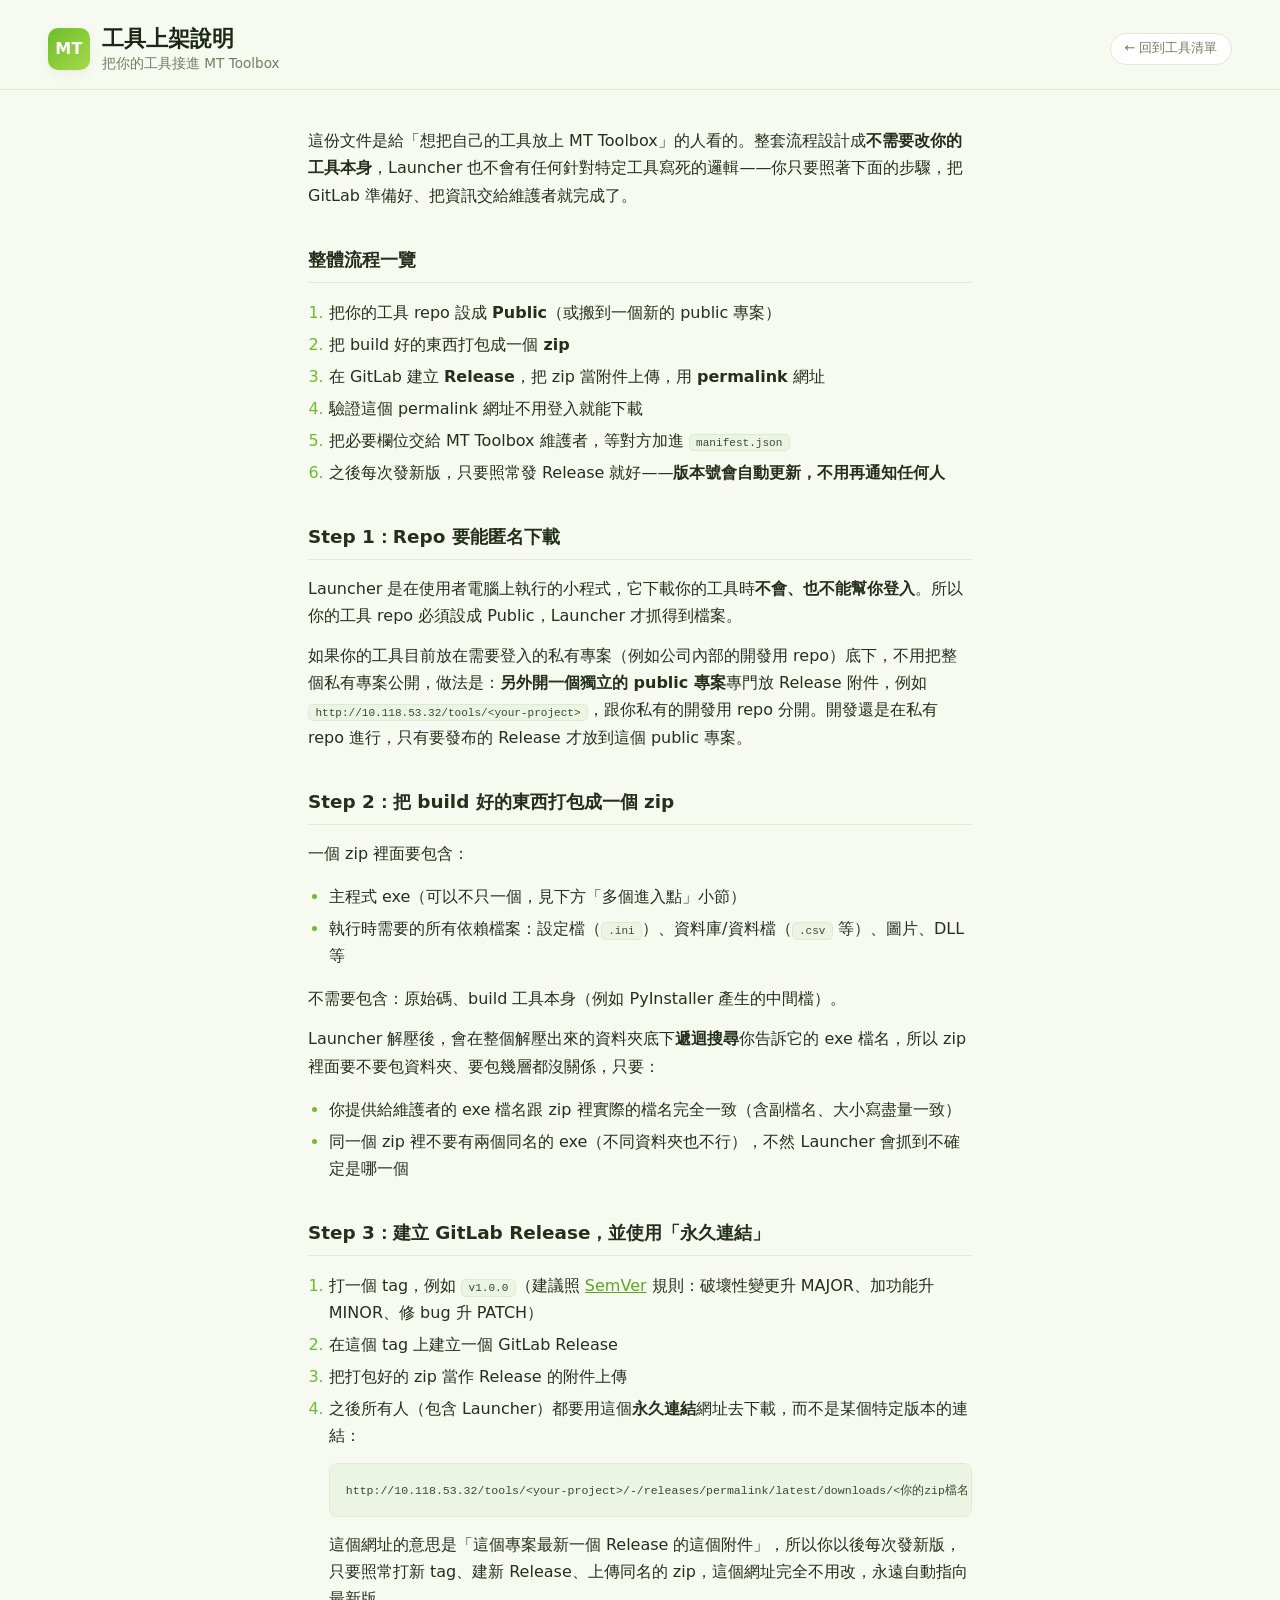
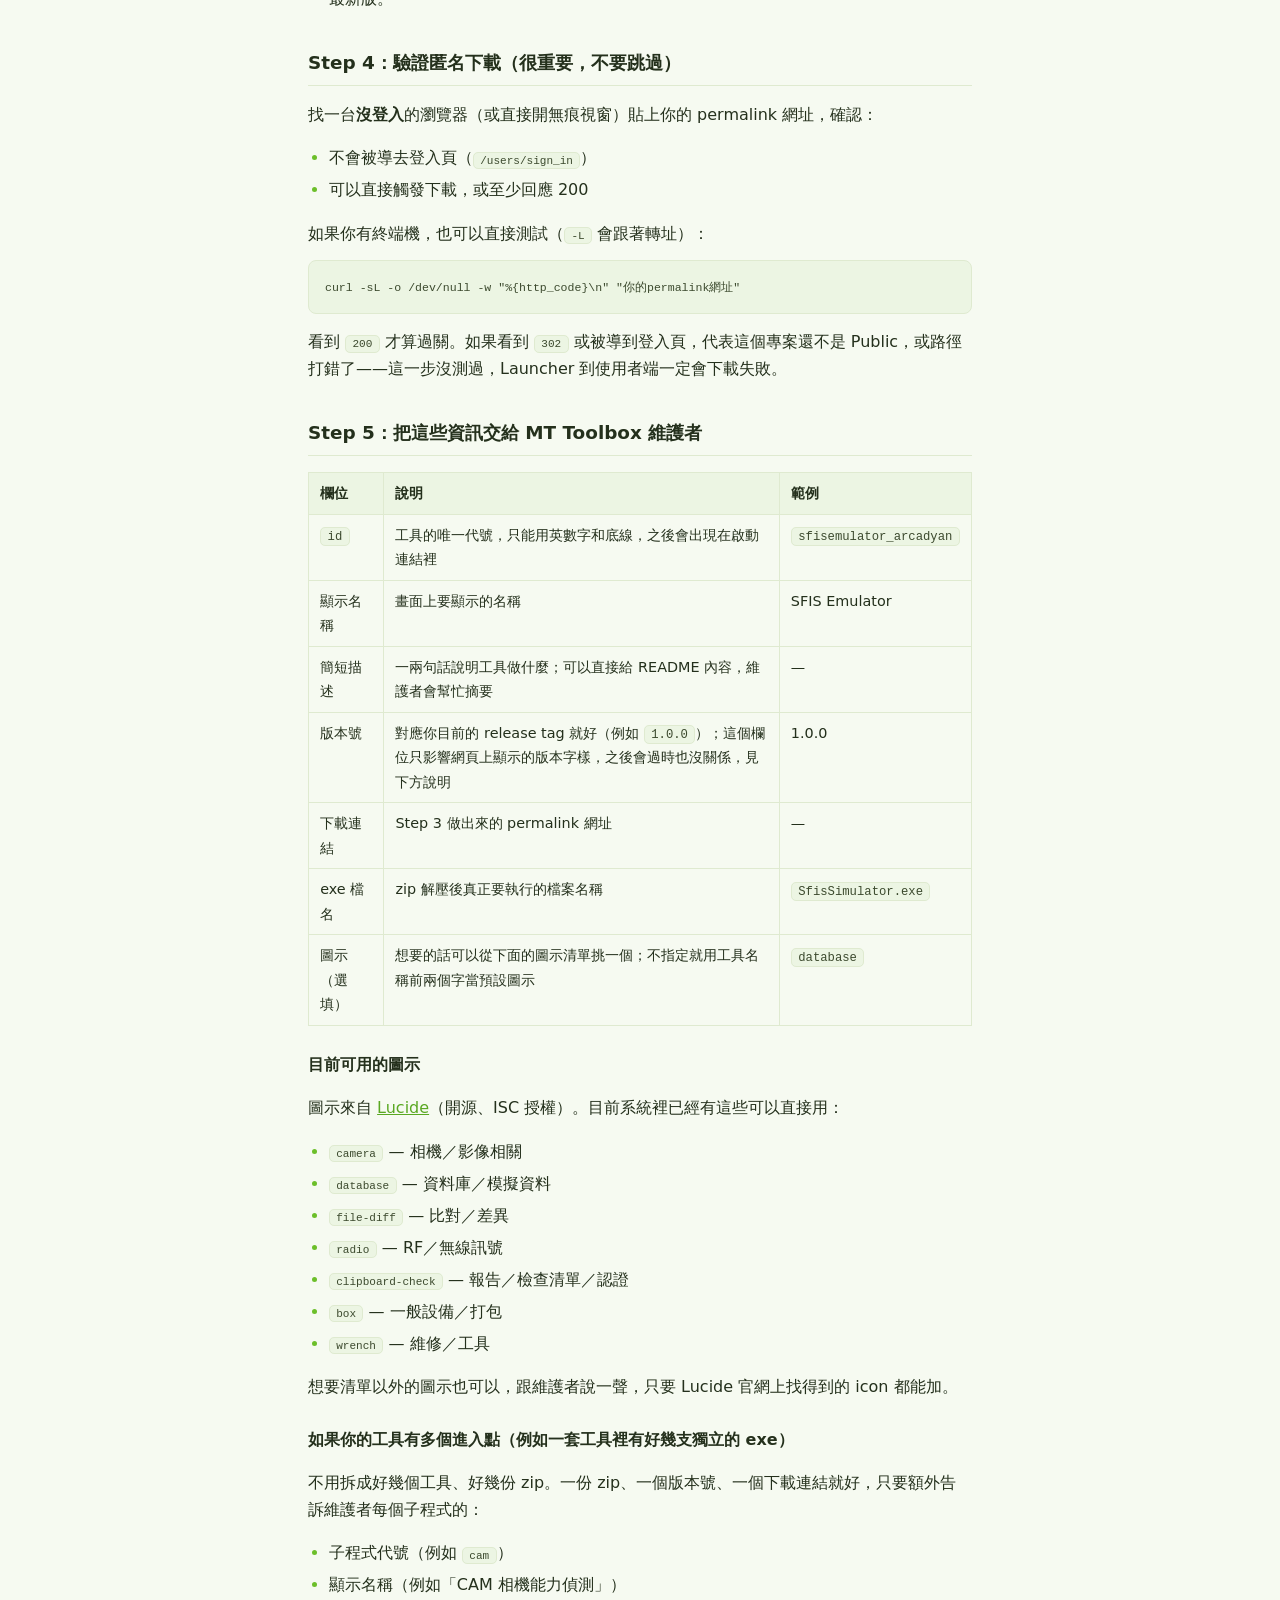
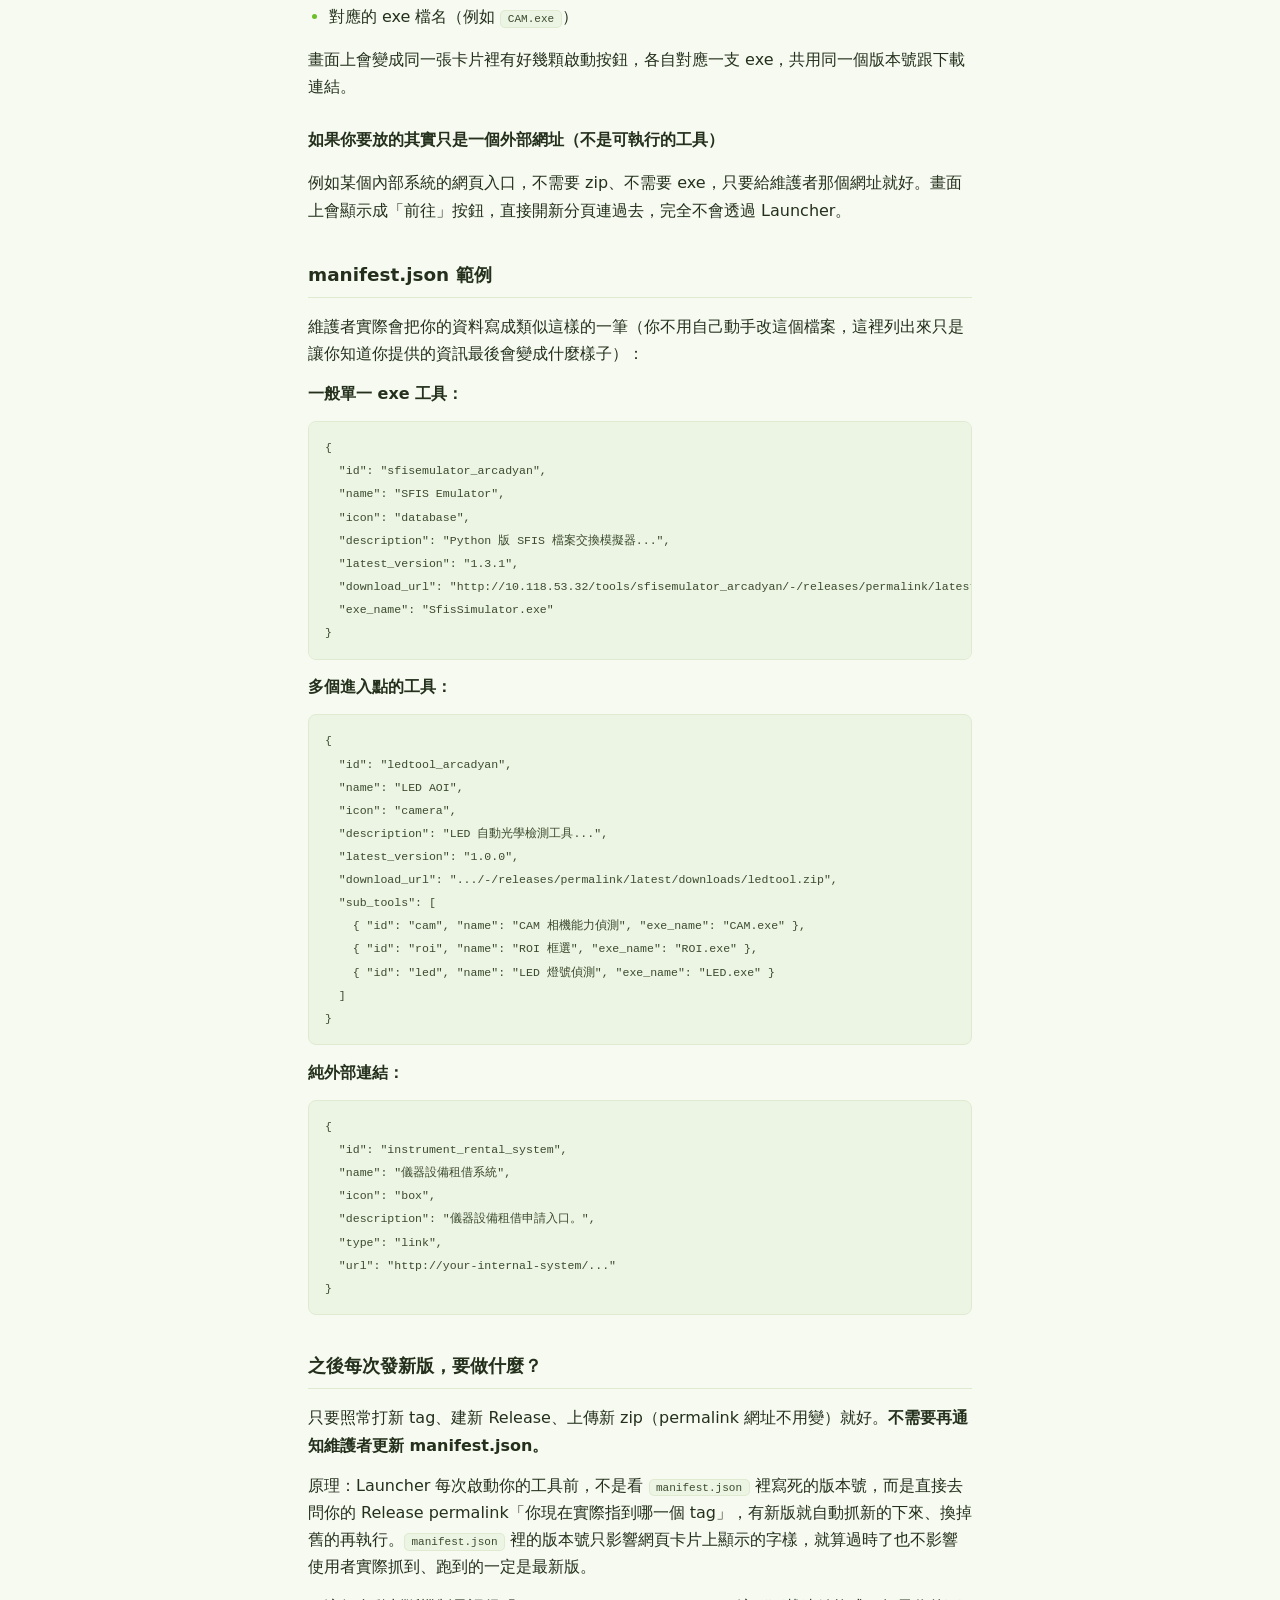
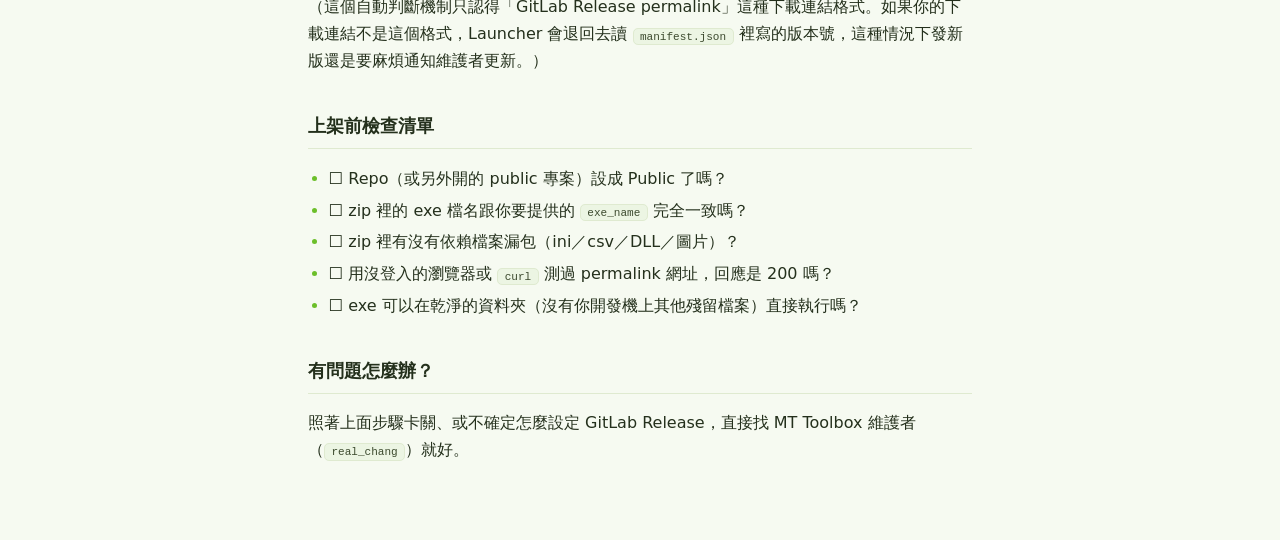
==== onboarding.html @ 81c1b8bf "Windowless Launcher, longer feedback timeout, onboarding page - Launcher rebuilt as --windowed (no m" ====
<!doctype html>
<html lang="zh-Hant">
<head>
<meta charset="utf-8">
<meta name="viewport" content="width=device-width, initial-scale=1">
<title>工具上架說明 — MT Toolbox</title>
<link rel="stylesheet" href="assets/style.css">
</head>
<body>
<div class="bg-glow"></div>

<header class="topbar">
  <div class="brand">
    <span class="brand-mark">MT</span>
    <div>
      <h1>工具上架說明</h1>
      <p class="subtitle">把你的工具接進 MT Toolbox</p>
    </div>
  </div>
  <div class="topbar-right">
    <a class="setup-reopen-link" href="index.html">← 回到工具清單</a>
  </div>
</header>

<main class="prose">

<p>這份文件是給「想把自己的工具放上 MT Toolbox」的人看的。整套流程設計成<strong>不需要改你的工具本身</strong>，Launcher 也不會有任何針對特定工具寫死的邏輯——你只要照著下面的步驟，把 GitLab 準備好、把資訊交給維護者就完成了。</p>

<h2>整體流程一覽</h2>
<ol>
  <li>把你的工具 repo 設成 <strong>Public</strong>（或搬到一個新的 public 專案）</li>
  <li>把 build 好的東西打包成一個 <strong>zip</strong></li>
  <li>在 GitLab 建立 <strong>Release</strong>，把 zip 當附件上傳，用 <strong>permalink</strong> 網址</li>
  <li>驗證這個 permalink 網址不用登入就能下載</li>
  <li>把必要欄位交給 MT Toolbox 維護者，等對方加進 <code>manifest.json</code></li>
  <li>之後每次發新版，只要照常發 Release 就好——<strong>版本號會自動更新，不用再通知任何人</strong></li>
</ol>

<h2>Step 1：Repo 要能匿名下載</h2>
<p>
Launcher 是在使用者電腦上執行的小程式，它下載你的工具時<strong>不會、也不能幫你登入</strong>。所以你的工具 repo 必須設成 Public，Launcher 才抓得到檔案。
</p>
<p>
如果你的工具目前放在需要登入的私有專案（例如公司內部的開發用 repo）底下，不用把整個私有專案公開，做法是：<strong>另外開一個獨立的 public 專案</strong>專門放 Release 附件，例如 <code>http://10.118.53.32/tools/&lt;your-project&gt;</code>，跟你私有的開發用 repo 分開。開發還是在私有 repo 進行，只有要發布的 Release 才放到這個 public 專案。
</p>

<h2>Step 2：把 build 好的東西打包成一個 zip</h2>
<p>一個 zip 裡面要包含：</p>
<ul>
  <li>主程式 exe（可以不只一個，見下方「多個進入點」小節）</li>
  <li>執行時需要的所有依賴檔案：設定檔（<code>.ini</code>）、資料庫/資料檔（<code>.csv</code> 等）、圖片、DLL 等</li>
</ul>
<p>不需要包含：原始碼、build 工具本身（例如 PyInstaller 產生的中間檔）。</p>
<p>
Launcher 解壓後，會在整個解壓出來的資料夾底下<strong>遞迴搜尋</strong>你告訴它的 exe 檔名，所以 zip 裡面要不要包資料夾、要包幾層都沒關係，只要：
</p>
<ul>
  <li>你提供給維護者的 exe 檔名跟 zip 裡實際的檔名完全一致（含副檔名、大小寫盡量一致）</li>
  <li>同一個 zip 裡不要有兩個同名的 exe（不同資料夾也不行），不然 Launcher 會抓到不確定是哪一個</li>
</ul>

<h2>Step 3：建立 GitLab Release，並使用「永久連結」</h2>
<ol>
  <li>打一個 tag，例如 <code>v1.0.0</code>（建議照 <a href="https://semver.org/lang/zh-TW/" target="_blank" rel="noopener">SemVer</a> 規則：破壞性變更升 MAJOR、加功能升 MINOR、修 bug 升 PATCH）</li>
  <li>在這個 tag 上建立一個 GitLab Release</li>
  <li>把打包好的 zip 當作 Release 的附件上傳</li>
  <li>
    之後所有人（包含 Launcher）都要用這個<strong>永久連結</strong>網址去下載，而不是某個特定版本的連結：
    <pre><code>http://10.118.53.32/tools/&lt;your-project&gt;/-/releases/permalink/latest/downloads/&lt;你的zip檔名.zip&gt;</code></pre>
    這個網址的意思是「這個專案最新一個 Release 的這個附件」，所以你以後每次發新版，只要照常打新 tag、建新 Release、上傳同名的 zip，這個網址完全不用改，永遠自動指向最新版。
  </li>
</ol>

<h2>Step 4：驗證匿名下載（很重要，不要跳過）</h2>
<p>
找一台<strong>沒登入</strong>的瀏覽器（或直接開無痕視窗）貼上你的 permalink 網址，確認：
</p>
<ul>
  <li>不會被導去登入頁（<code>/users/sign_in</code>）</li>
  <li>可以直接觸發下載，或至少回應 200</li>
</ul>
<p>如果你有終端機，也可以直接測試（<code>-L</code> 會跟著轉址）：</p>
<pre><code>curl -sL -o /dev/null -w "%{http_code}\n" "你的permalink網址"</code></pre>
<p>看到 <code>200</code> 才算過關。如果看到 <code>302</code> 或被導到登入頁，代表這個專案還不是 Public，或路徑打錯了——這一步沒測過，Launcher 到使用者端一定會下載失敗。</p>

<h2>Step 5：把這些資訊交給 MT Toolbox 維護者</h2>
<table>
<thead><tr><th>欄位</th><th>說明</th><th>範例</th></tr></thead>
<tbody>
<tr><td><code>id</code></td><td>工具的唯一代號，只能用英數字和底線，之後會出現在啟動連結裡</td><td><code>sfisemulator_arcadyan</code></td></tr>
<tr><td>顯示名稱</td><td>畫面上要顯示的名稱</td><td>SFIS Emulator</td></tr>
<tr><td>簡短描述</td><td>一兩句話說明工具做什麼；可以直接給 README 內容，維護者會幫忙摘要</td><td>—</td></tr>
<tr><td>版本號</td><td>對應你目前的 release tag 就好（例如 <code>1.0.0</code>）；這個欄位只影響網頁上顯示的版本字樣，之後會過時也沒關係，見下方說明</td><td>1.0.0</td></tr>
<tr><td>下載連結</td><td>Step 3 做出來的 permalink 網址</td><td>—</td></tr>
<tr><td>exe 檔名</td><td>zip 解壓後真正要執行的檔案名稱</td><td><code>SfisSimulator.exe</code></td></tr>
<tr><td>圖示（選填）</td><td>想要的話可以從下面的圖示清單挑一個；不指定就用工具名稱前兩個字當預設圖示</td><td><code>database</code></td></tr>
</tbody>
</table>

<h3>目前可用的圖示</h3>
<p>圖示來自 <a href="https://lucide.dev" target="_blank" rel="noopener">Lucide</a>（開源、ISC 授權）。目前系統裡已經有這些可以直接用：</p>
<ul>
  <li><code>camera</code> — 相機／影像相關</li>
  <li><code>database</code> — 資料庫／模擬資料</li>
  <li><code>file-diff</code> — 比對／差異</li>
  <li><code>radio</code> — RF／無線訊號</li>
  <li><code>clipboard-check</code> — 報告／檢查清單／認證</li>
  <li><code>box</code> — 一般設備／打包</li>
  <li><code>wrench</code> — 維修／工具</li>
</ul>
<p>想要清單以外的圖示也可以，跟維護者說一聲，只要 Lucide 官網上找得到的 icon 都能加。</p>

<h3>如果你的工具有多個進入點（例如一套工具裡有好幾支獨立的 exe）</h3>
<p>不用拆成好幾個工具、好幾份 zip。一份 zip、一個版本號、一個下載連結就好，只要額外告訴維護者每個子程式的：</p>
<ul>
  <li>子程式代號（例如 <code>cam</code>）</li>
  <li>顯示名稱（例如「CAM 相機能力偵測」）</li>
  <li>對應的 exe 檔名（例如 <code>CAM.exe</code>）</li>
</ul>
<p>畫面上會變成同一張卡片裡有好幾顆啟動按鈕，各自對應一支 exe，共用同一個版本號跟下載連結。</p>

<h3>如果你要放的其實只是一個外部網址（不是可執行的工具）</h3>
<p>例如某個內部系統的網頁入口，不需要 zip、不需要 exe，只要給維護者那個網址就好。畫面上會顯示成「前往」按鈕，直接開新分頁連過去，完全不會透過 Launcher。</p>

<h2>manifest.json 範例</h2>
<p>維護者實際會把你的資料寫成類似這樣的一筆（你不用自己動手改這個檔案，這裡列出來只是讓你知道你提供的資訊最後會變成什麼樣子）：</p>

<p><strong>一般單一 exe 工具：</strong></p>
<pre><code>{
  "id": "sfisemulator_arcadyan",
  "name": "SFIS Emulator",
  "icon": "database",
  "description": "Python 版 SFIS 檔案交換模擬器...",
  "latest_version": "1.3.1",
  "download_url": "http://10.118.53.32/tools/sfisemulator_arcadyan/-/releases/permalink/latest/downloads/sfisemulator_arcadyan.zip",
  "exe_name": "SfisSimulator.exe"
}</code></pre>

<p><strong>多個進入點的工具：</strong></p>
<pre><code>{
  "id": "ledtool_arcadyan",
  "name": "LED AOI",
  "icon": "camera",
  "description": "LED 自動光學檢測工具...",
  "latest_version": "1.0.0",
  "download_url": ".../-/releases/permalink/latest/downloads/ledtool.zip",
  "sub_tools": [
    { "id": "cam", "name": "CAM 相機能力偵測", "exe_name": "CAM.exe" },
    { "id": "roi", "name": "ROI 框選", "exe_name": "ROI.exe" },
    { "id": "led", "name": "LED 燈號偵測", "exe_name": "LED.exe" }
  ]
}</code></pre>

<p><strong>純外部連結：</strong></p>
<pre><code>{
  "id": "instrument_rental_system",
  "name": "儀器設備租借系統",
  "icon": "box",
  "description": "儀器設備租借申請入口。",
  "type": "link",
  "url": "http://your-internal-system/..."
}</code></pre>

<h2>之後每次發新版，要做什麼？</h2>
<p>
只要照常打新 tag、建新 Release、上傳新 zip（permalink 網址不用變）就好。<strong>不需要再通知維護者更新 manifest.json。</strong>
</p>
<p>
原理：Launcher 每次啟動你的工具前，不是看 <code>manifest.json</code> 裡寫死的版本號，而是直接去問你的 Release permalink「你現在實際指到哪一個 tag」，有新版就自動抓新的下來、換掉舊的再執行。<code>manifest.json</code> 裡的版本號只影響網頁卡片上顯示的字樣，就算過時了也不影響使用者實際抓到、跑到的一定是最新版。
</p>
<p class="setup-note">
（這個自動判斷機制只認得「GitLab Release permalink」這種下載連結格式。如果你的下載連結不是這個格式，Launcher 會退回去讀 <code>manifest.json</code> 裡寫的版本號，這種情況下發新版還是要麻煩通知維護者更新。）
</p>

<h2>上架前檢查清單</h2>
<ul>
  <li>☐ Repo（或另外開的 public 專案）設成 Public 了嗎？</li>
  <li>☐ zip 裡的 exe 檔名跟你要提供的 <code>exe_name</code> 完全一致嗎？</li>
  <li>☐ zip 裡有沒有依賴檔案漏包（ini／csv／DLL／圖片）？</li>
  <li>☐ 用沒登入的瀏覽器或 <code>curl</code> 測過 permalink 網址，回應是 200 嗎？</li>
  <li>☐ exe 可以在乾淨的資料夾（沒有你開發機上其他殘留檔案）直接執行嗎？</li>
</ul>

<h2>有問題怎麼辦？</h2>
<p>照著上面步驟卡關、或不確定怎麼設定 GitLab Release，直接找 MT Toolbox 維護者（<code>real_chang</code>）就好。</p>

</main>

</body>
</html>
---- assets/style.css ----
:root {
  --bg: #f6faf1;
  --bg-alt: #ecf5e3;
  --card: #ffffff;
  --card-hover: #fbfff6;
  --border: #dfead0;
  --fg: #24301c;
  --muted: #6f7f60;
  --accent: #6cbf2a;
  --accent-hover: #5aa822;
  --accent-soft: rgba(108, 191, 42, 0.14);
  --shadow: 0 1px 2px rgba(36, 48, 28, 0.04), 0 4px 14px rgba(36, 48, 28, 0.05);
}

* { box-sizing: border-box; }

html, body {
  margin: 0;
  min-height: 100%;
  background: var(--bg);
  color: var(--fg);
  font-family: system-ui, -apple-system, "Segoe UI", "PingFang TC", "Microsoft JhengHei", sans-serif;
}

.bg-glow {
  position: fixed;
  inset: 0;
  z-index: -1;
  background:
    radial-gradient(650px circle at 12% -10%, rgba(108, 191, 42, 0.12), transparent 60%),
    radial-gradient(500px circle at 92% 5%, rgba(255, 205, 90, 0.10), transparent 60%);
}

.topbar {
  display: flex;
  flex-wrap: wrap;
  align-items: center;
  justify-content: space-between;
  gap: 1rem;
  padding: 1.5rem clamp(1rem, 4vw, 3rem) 1rem;
  border-bottom: 1px solid var(--border);
}

.brand {
  display: flex;
  align-items: center;
  gap: 0.75rem;
}

.brand-mark {
  display: grid;
  place-items: center;
  width: 42px;
  height: 42px;
  border-radius: 10px;
  background: linear-gradient(135deg, var(--accent), #a7d94a);
  color: white;
  font-weight: 700;
  letter-spacing: 0.02em;
  flex-shrink: 0;
  box-shadow: var(--shadow);
}

.brand h1 {
  margin: 0;
  font-size: 1.35rem;
  color: #1c2716;
}

.subtitle {
  margin: 0.15rem 0 0;
  color: var(--muted);
  font-size: 0.85rem;
}

.topbar-right {
  display: flex;
  align-items: center;
  gap: 0.9rem;
}

.setup-reopen-link {
  border: 1px solid var(--border);
  background: var(--card);
  color: var(--muted);
  padding: 0.4rem 0.85rem;
  border-radius: 999px;
  font-size: 0.8rem;
  text-decoration: none;
  cursor: pointer;
  transition: color 0.15s, border-color 0.15s;
}

.setup-reopen-link:hover {
  color: var(--accent-hover);
  border-color: var(--accent);
}

.signature {
  display: flex;
  align-items: center;
  gap: 0.6rem;
  opacity: 0.9;
}

.mascot {
  height: 64px;
  width: auto;
  display: block;
}

.signature-tag {
  font-size: 1rem;
  font-weight: 600;
  color: var(--muted);
  white-space: nowrap;
}

main {
  max-width: 1100px;
  margin: 0 auto;
  padding: 1.5rem clamp(1rem, 4vw, 3rem) 4rem;
}

main.prose {
  max-width: 760px;
  line-height: 1.7;
}

.prose h2 {
  margin-top: 2.2rem;
  padding-bottom: 0.4rem;
  border-bottom: 1px solid var(--border);
  font-size: 1.15rem;
}

.prose h3 {
  margin-top: 1.6rem;
  font-size: 1rem;
}

.prose ul, .prose ol {
  padding-left: 1.3rem;
}

.prose li { margin: 0.3rem 0; }
.prose li::marker { color: var(--accent); }

.prose p { margin: 0.8rem 0; }

.prose pre {
  background: var(--bg-alt);
  border: 1px solid var(--border);
  border-radius: 8px;
  padding: 0.9rem 1rem;
  overflow-x: auto;
  font-size: 0.85rem;
}

.prose pre code {
  background: none;
  border: none;
  padding: 0;
}

.prose table {
  width: 100%;
  border-collapse: collapse;
  margin: 1rem 0;
  font-size: 0.9rem;
}

.prose th, .prose td {
  border: 1px solid var(--border);
  padding: 0.5rem 0.7rem;
  text-align: left;
  vertical-align: top;
}

.prose th {
  background: var(--bg-alt);
}

.prose a {
  color: var(--accent-hover);
}

.setup-card {
  background: var(--card);
  border: 1px solid var(--border);
  border-radius: 12px;
  margin-bottom: 2rem;
  overflow: hidden;
  box-shadow: var(--shadow);
}

.setup-card summary {
  list-style: none;
  cursor: pointer;
  padding: 1rem 1.25rem;
  display: flex;
  align-items: center;
  gap: 0.6rem;
  font-weight: 600;
  user-select: none;
}

.setup-card summary::-webkit-details-marker { display: none; }

.setup-icon {
  display: grid;
  place-items: center;
  width: 26px;
  height: 26px;
  border-radius: 7px;
  background: var(--accent-soft);
  color: var(--accent-hover);
  font-size: 0.9rem;
}

.chevron {
  margin-left: auto;
  color: var(--muted);
  transition: transform 0.15s;
  font-size: 1.1rem;
}

.setup-card[open] .chevron { transform: rotate(90deg); }

.setup-body {
  padding: 0 1.25rem 1.25rem 3.3rem;
  color: var(--muted);
  font-size: 0.9rem;
}

.setup-steps {
  margin: 0 0 0.75rem;
  padding-left: 1.1rem;
  line-height: 1.7;
}

.setup-steps li::marker { color: var(--accent); }

.setup-download {
  color: var(--accent-hover);
  font-weight: 600;
  text-decoration: none;
}

.setup-download:hover { text-decoration: underline; }

.setup-note { margin: 0 0 0.9rem; }

.dismiss-setup-btn {
  border: 1px solid var(--border);
  background: var(--bg-alt);
  color: var(--fg);
  padding: 0.45rem 0.9rem;
  border-radius: 8px;
  font-size: 0.82rem;
  font-weight: 600;
  cursor: pointer;
  transition: background 0.15s, border-color 0.15s;
}

.dismiss-setup-btn:hover {
  background: var(--accent-soft);
  border-color: var(--accent);
  color: var(--accent-hover);
}

kbd {
  background: var(--bg-alt);
  border: 1px solid var(--border);
  border-bottom-width: 2px;
  border-radius: 4px;
  padding: 0.05rem 0.4rem;
  font-size: 0.85em;
}

code {
  background: var(--bg-alt);
  border: 1px solid var(--border);
  padding: 0.1rem 0.4rem;
  border-radius: 5px;
  font-size: 0.85em;
  color: #3c4a2e;
}

.grid {
  display: grid;
  grid-template-columns: repeat(auto-fill, minmax(260px, 1fr));
  gap: 1rem;
}

.card {
  background: var(--card);
  border: 1px solid var(--border);
  border-radius: 12px;
  overflow: hidden;
  display: flex;
  flex-direction: column;
  box-shadow: var(--shadow);
  transition: transform 0.15s, border-color 0.15s, box-shadow 0.15s;
}

.card:hover {
  border-color: #c7dcae;
  transform: translateY(-2px);
  box-shadow: 0 6px 20px rgba(36, 48, 28, 0.09);
}

.card-art {
  height: 84px;
  display: grid;
  place-items: center;
  background: linear-gradient(135deg, rgba(108, 191, 42, 0.16), rgba(255, 205, 90, 0.14));
  color: var(--accent-hover);
}

.card-art span {
  font-size: 1.4rem;
  font-weight: 700;
  letter-spacing: 0.05em;
}

.card-body {
  padding: 1rem 1.1rem 1.1rem;
  display: flex;
  flex-direction: column;
  gap: 0.5rem;
  flex: 1;
}

.card-top {
  display: flex;
  align-items: flex-start;
  justify-content: space-between;
  gap: 0.5rem;
}

.card-title {
  margin: 0;
  font-size: 1.02rem;
}

.card-desc {
  margin: 0;
  color: var(--muted);
  font-size: 0.85rem;
  line-height: 1.5;
  flex: 1;
}

.card-footer {
  display: flex;
  flex-wrap: wrap;
  align-items: center;
  justify-content: space-between;
  gap: 0.5rem;
  margin-top: 0.4rem;
}

.version-tag {
  color: var(--muted);
  font-size: 0.78rem;
  font-variant-numeric: tabular-nums;
}

.launch-btn {
  display: inline-flex;
  align-items: center;
  gap: 0.35rem;
  background: var(--accent);
  color: white;
  text-decoration: none;
  font-size: 0.85rem;
  font-weight: 600;
  padding: 0.45rem 0.9rem;
  border-radius: 8px;
  transition: background 0.15s;
  border: none;
  cursor: pointer;
}

.launch-btn:hover { background: var(--accent-hover); }

.launch-btn.is-disabled {
  background: var(--bg-alt);
  color: var(--muted);
  cursor: default;
  pointer-events: none;
}

.launch-btn.is-loading {
  background: var(--accent-hover);
  pointer-events: none;
  cursor: default;
  animation: launch-pulse 1.1s ease-in-out infinite;
}

@keyframes launch-pulse {
  0%, 100% { opacity: 1; }
  50% { opacity: 0.6; }
}

.sub-tool-buttons {
  display: flex;
  flex-wrap: wrap;
  justify-content: flex-end;
  gap: 0.4rem;
  width: 100%;
}

.sub-tool-buttons .launch-btn {
  font-size: 0.78rem;
  padding: 0.35rem 0.65rem;
}

.coming-soon-tag {
  font-size: 0.7rem;
  font-weight: 600;
  color: var(--muted);
  background: var(--bg-alt);
  border: 1px solid var(--border);
  padding: 0.2rem 0.55rem;
  border-radius: 999px;
}

.card.is-coming-soon {
  opacity: 0.75;
}

.card.is-coming-soon:hover {
  transform: none;
  box-shadow: var(--shadow);
}

.empty-state {
  color: var(--muted);
  text-align: center;
  padding: 3rem 1rem;
}
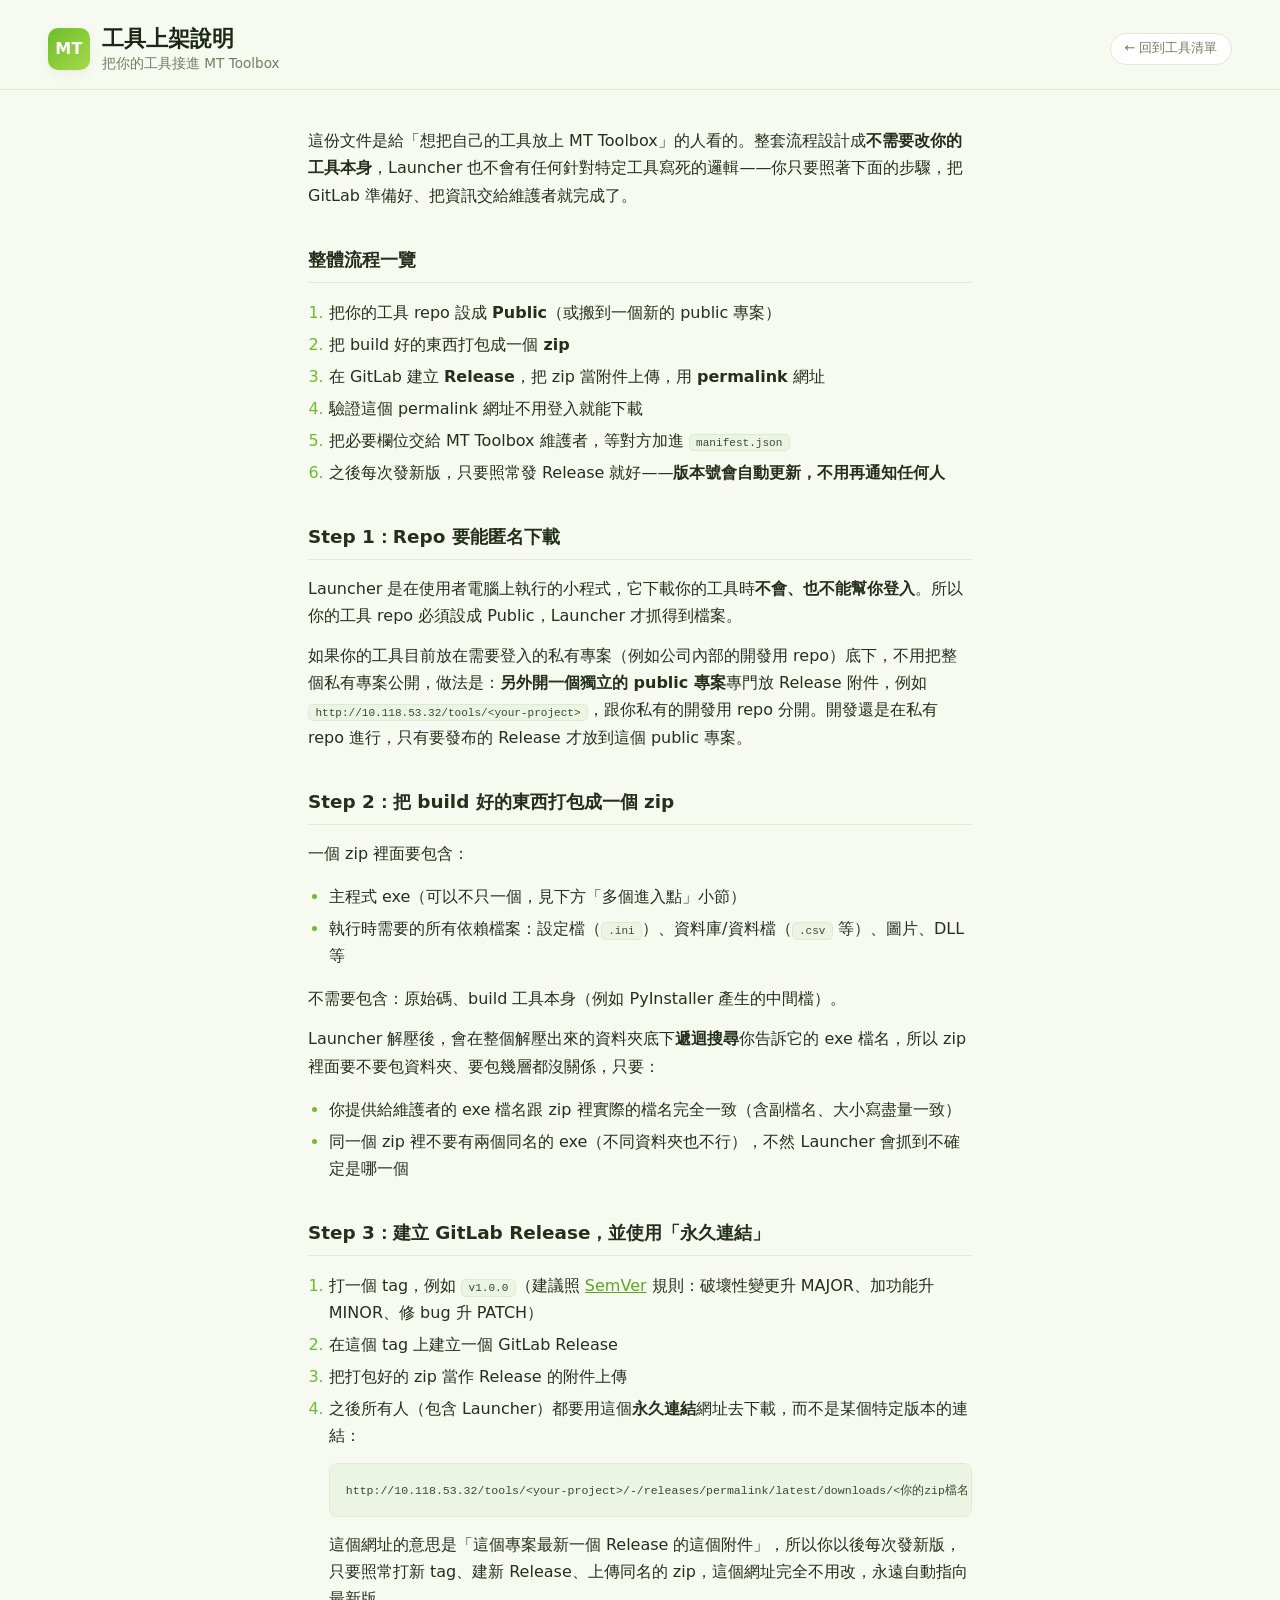
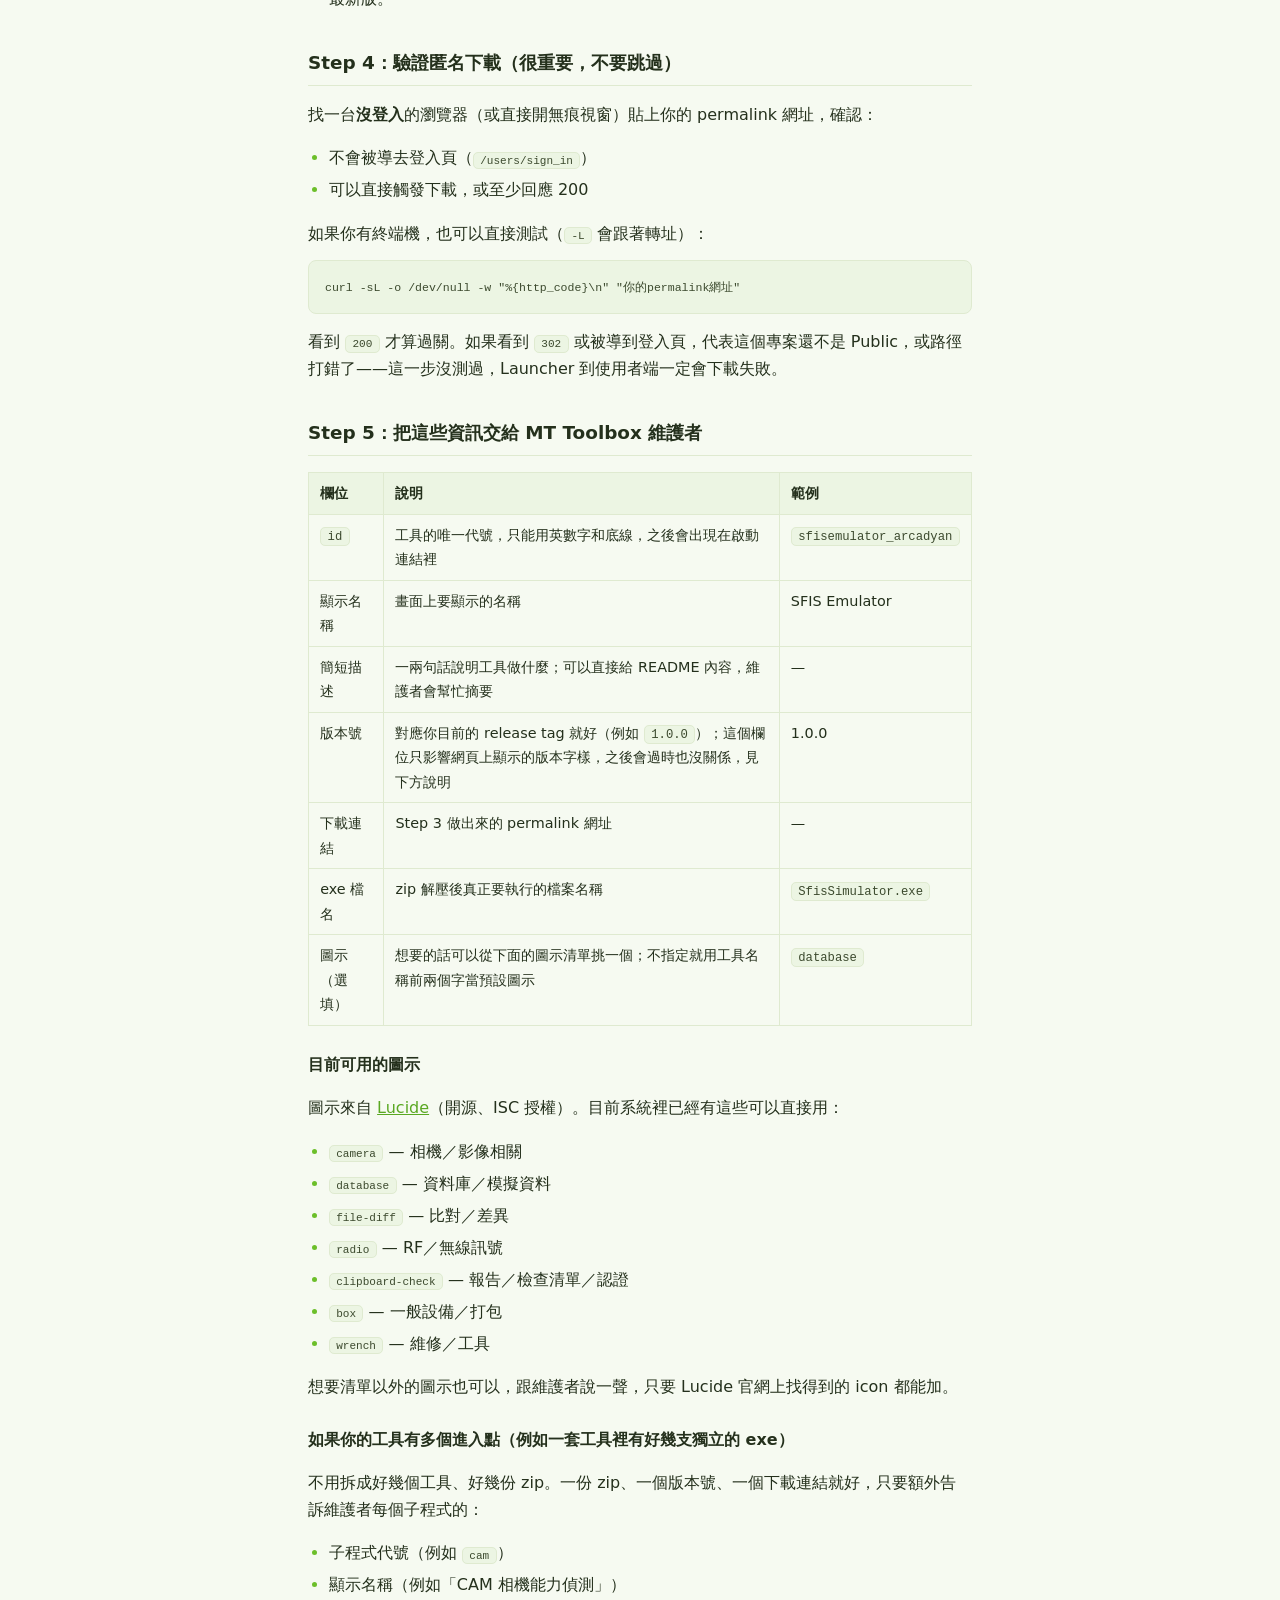
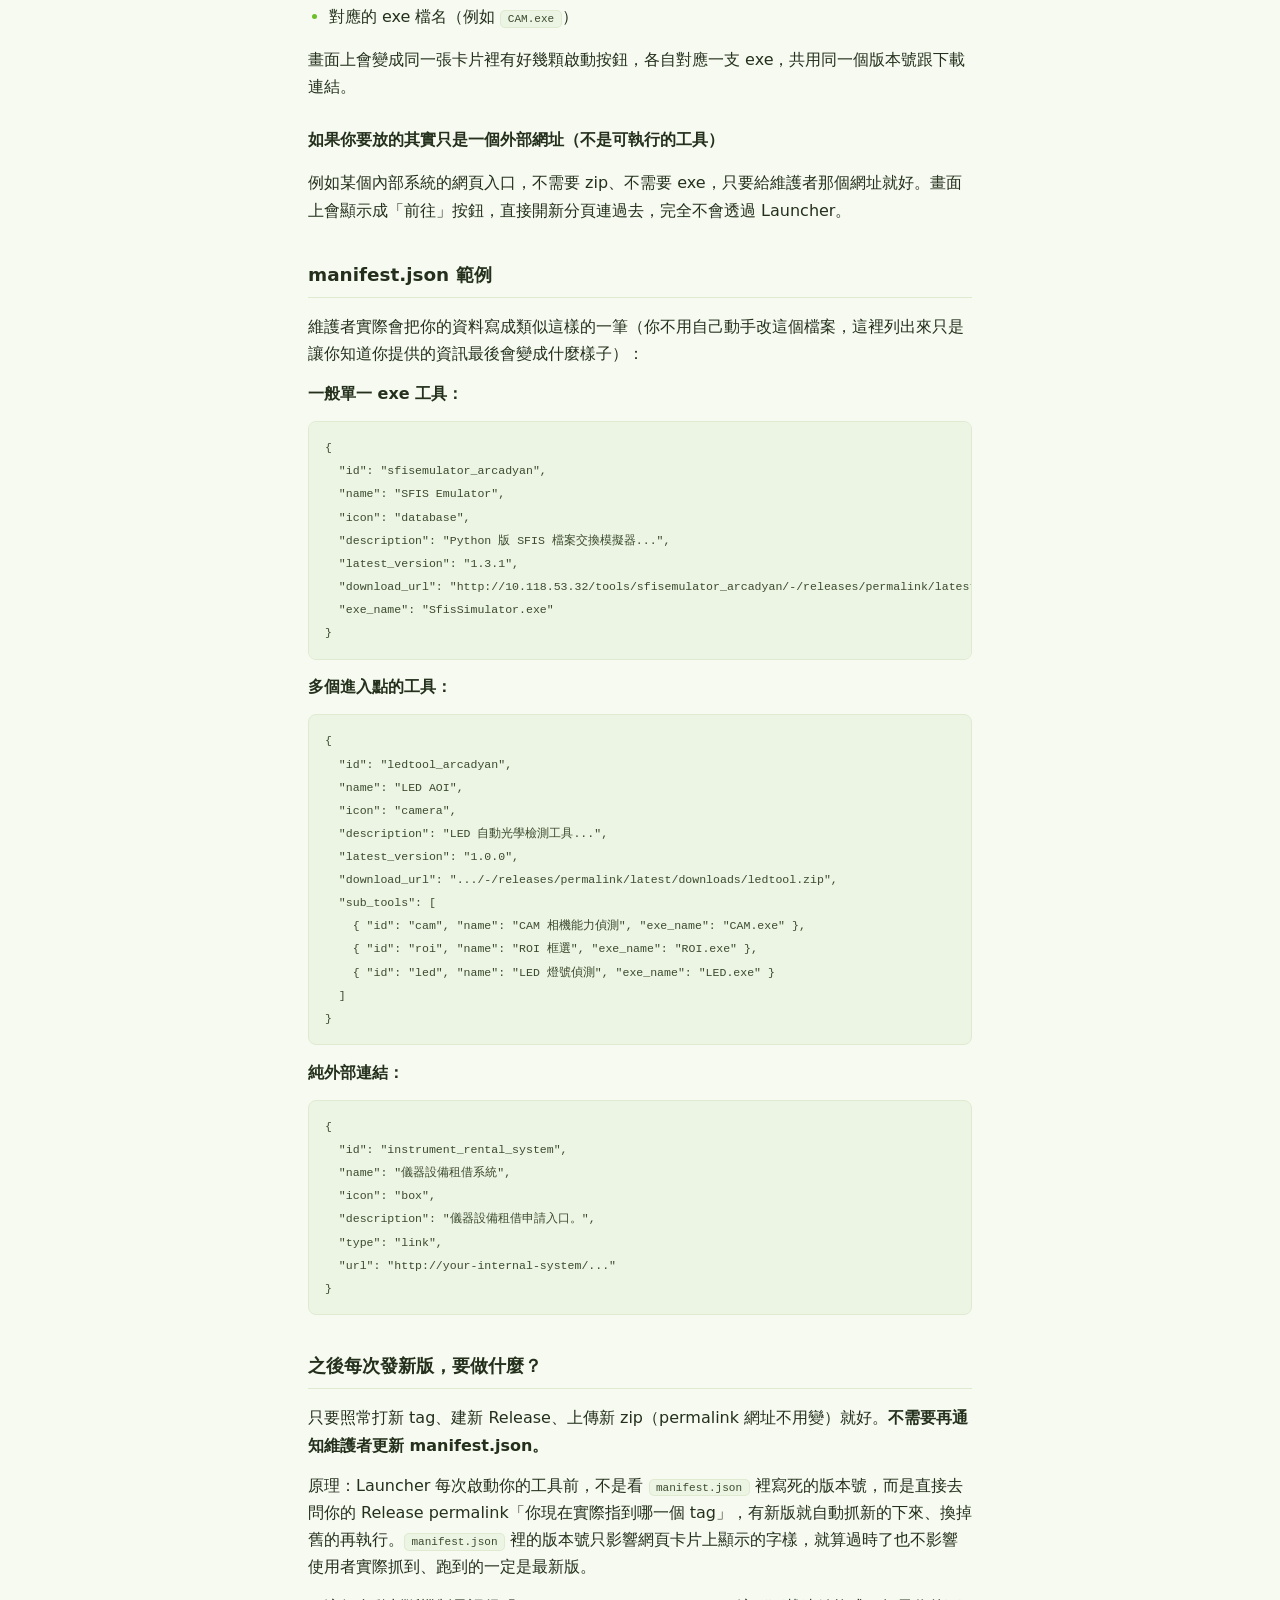
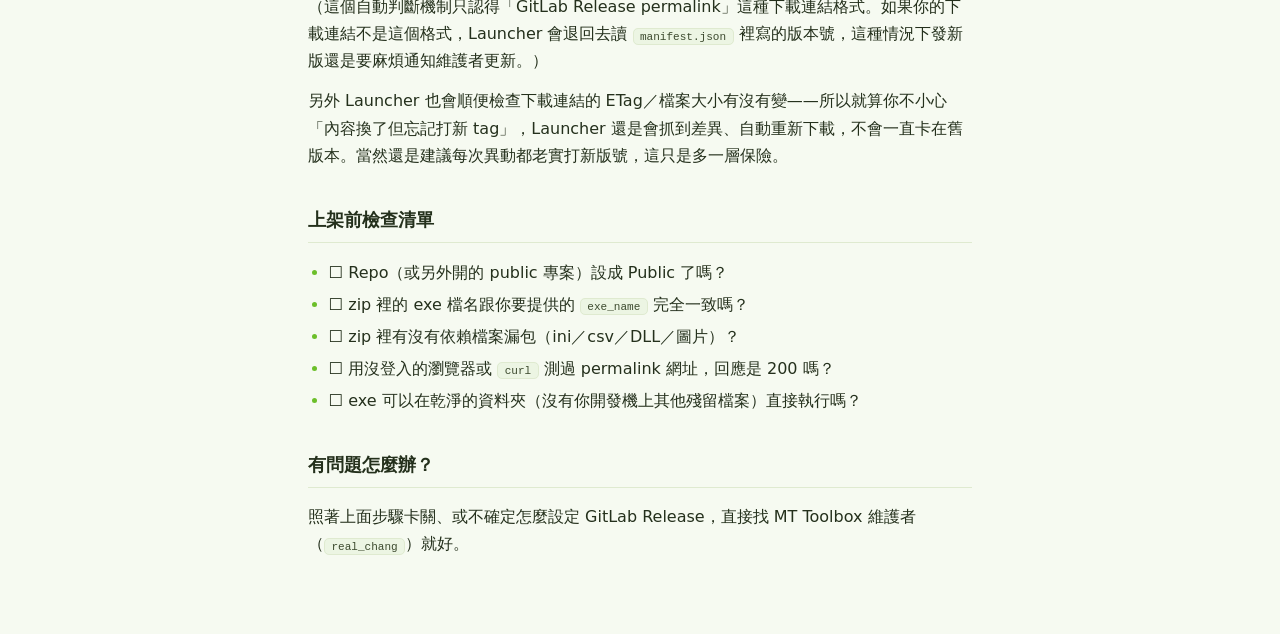
==== commit bf505aa6: "Add ETag/size fingerprint check as a safety net against stale content Version-number comparison alon" ====
--- a/onboarding.html
+++ b/onboarding.html
@@ -171,6 +171,9 @@
 <p class="setup-note">
 （這個自動判斷機制只認得「GitLab Release permalink」這種下載連結格式。如果你的下載連結不是這個格式，Launcher 會退回去讀 <code>manifest.json</code> 裡寫的版本號，這種情況下發新版還是要麻煩通知維護者更新。）
 </p>
+<p>
+另外 Launcher 也會順便檢查下載連結的 ETag／檔案大小有沒有變——所以就算你不小心「內容換了但忘記打新 tag」，Launcher 還是會抓到差異、自動重新下載，不會一直卡在舊版本。當然還是建議每次異動都老實打新版號，這只是多一層保險。
+</p>
 
 <h2>上架前檢查清單</h2>
 <ul>
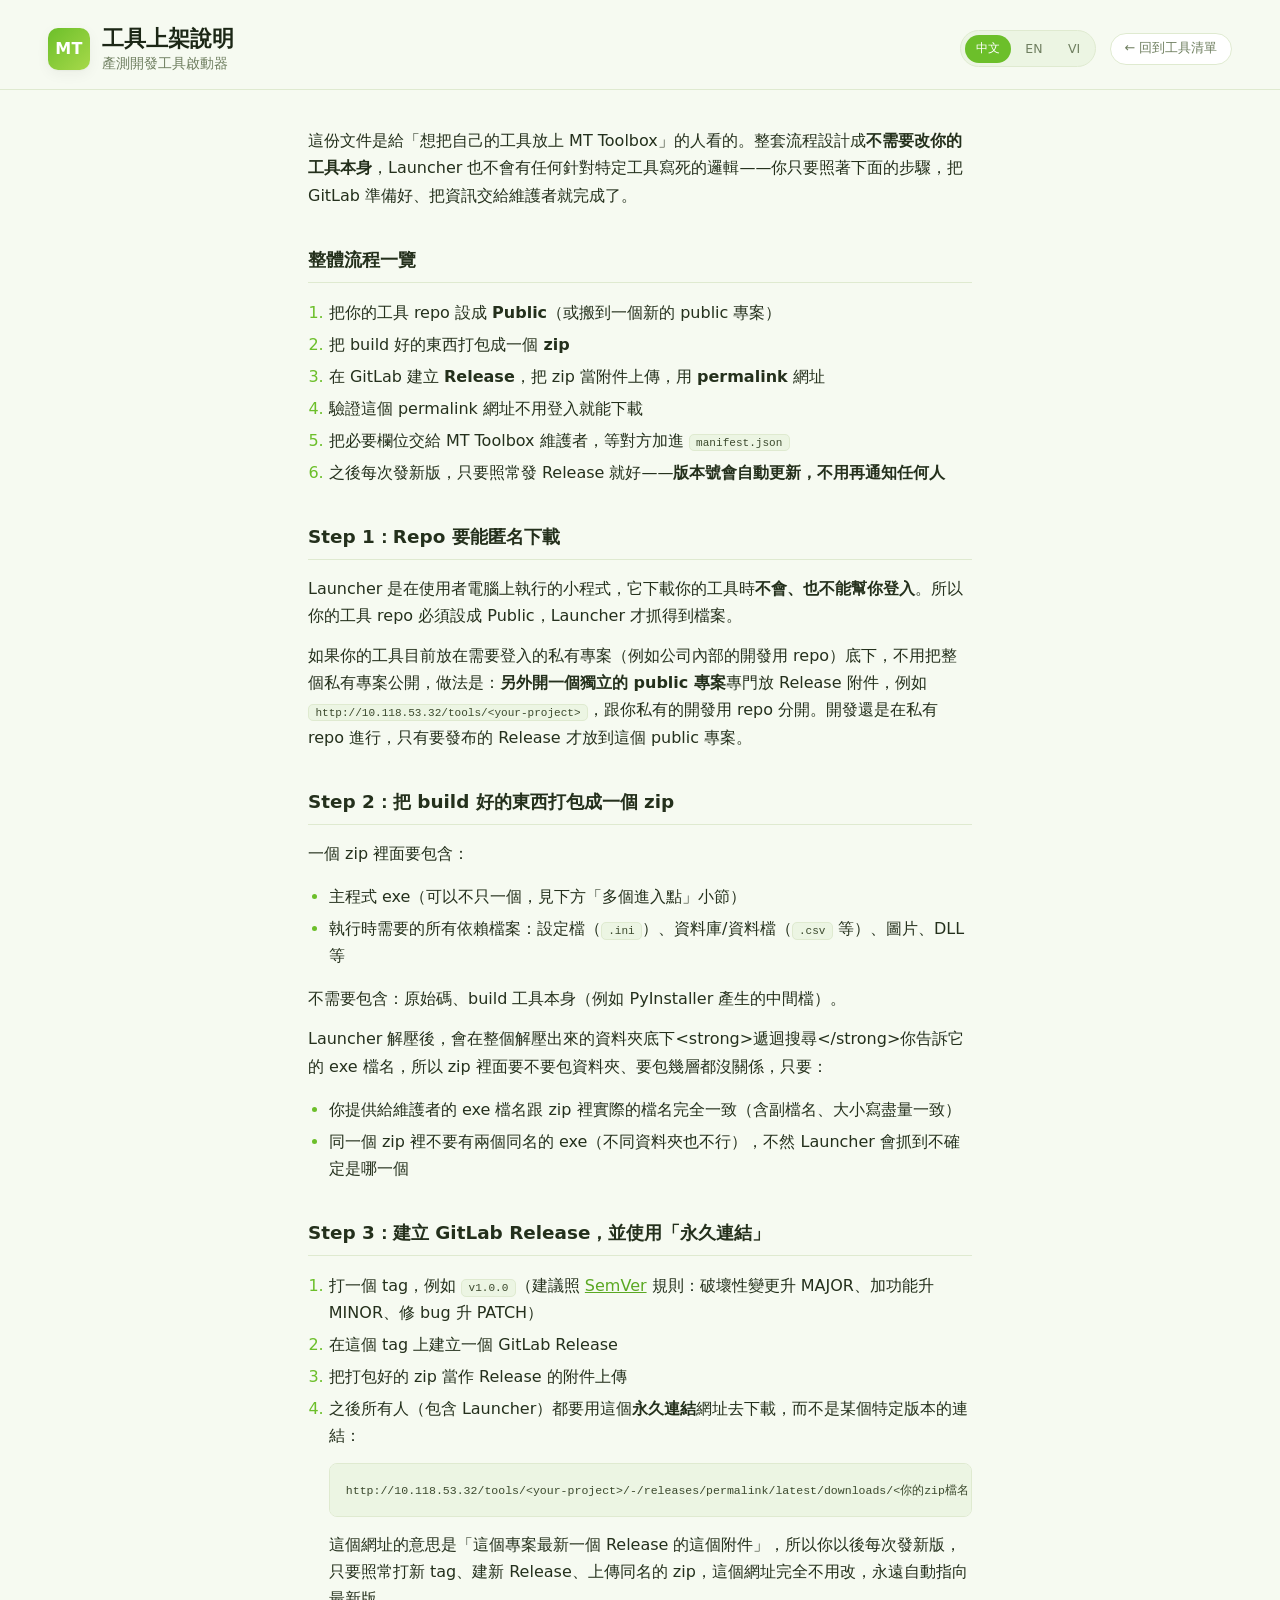
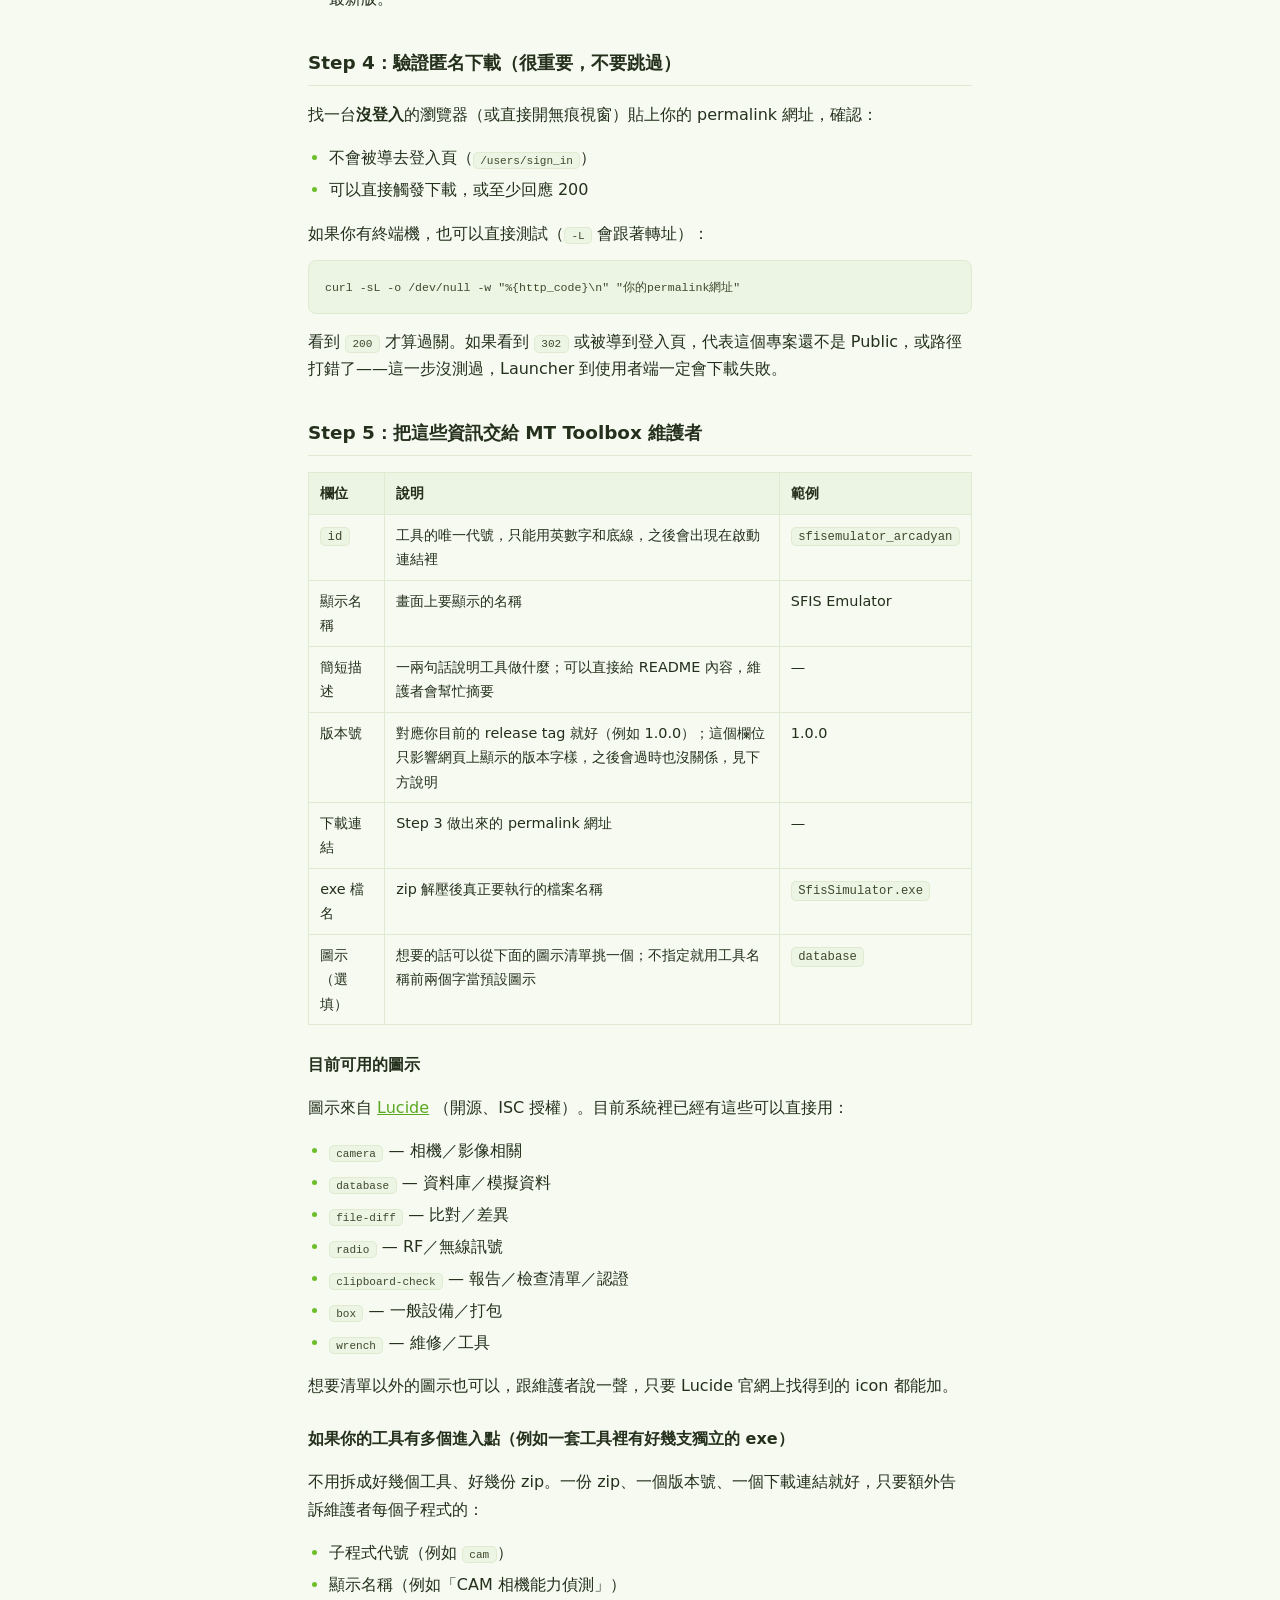
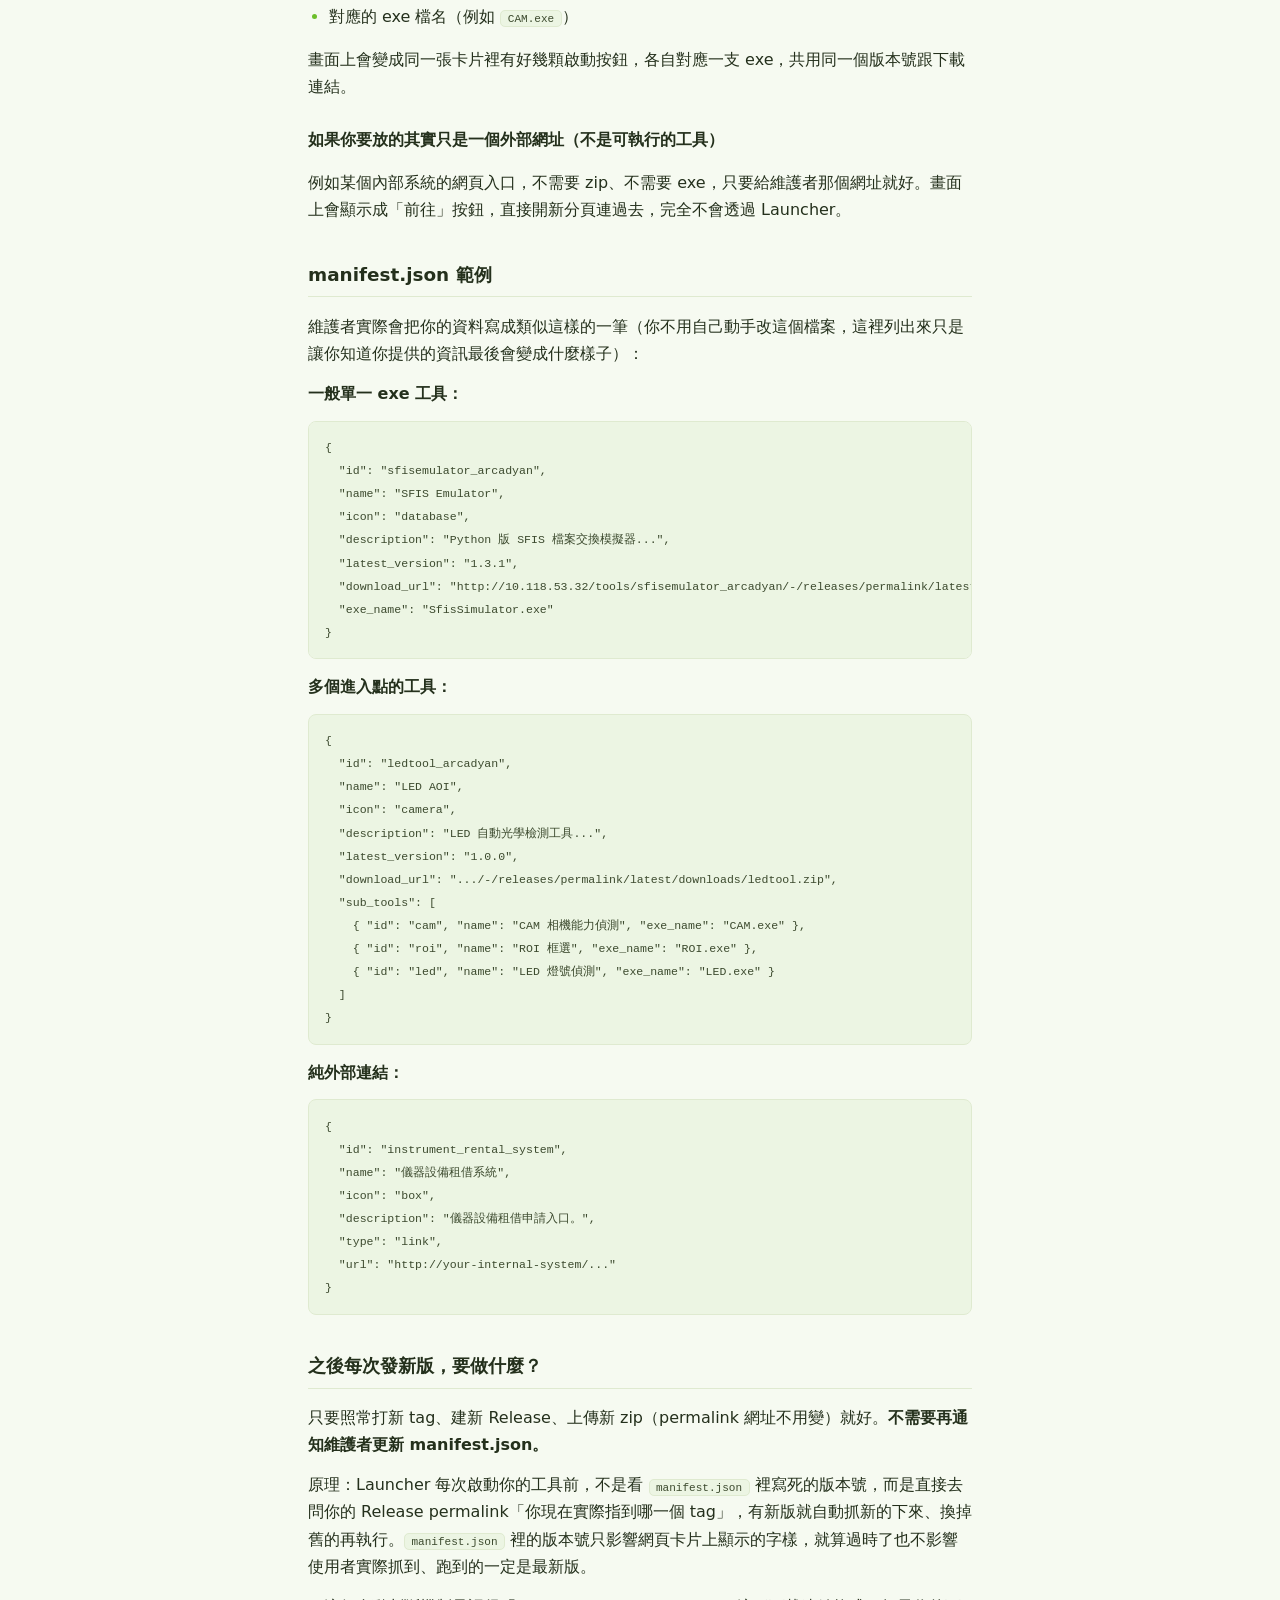
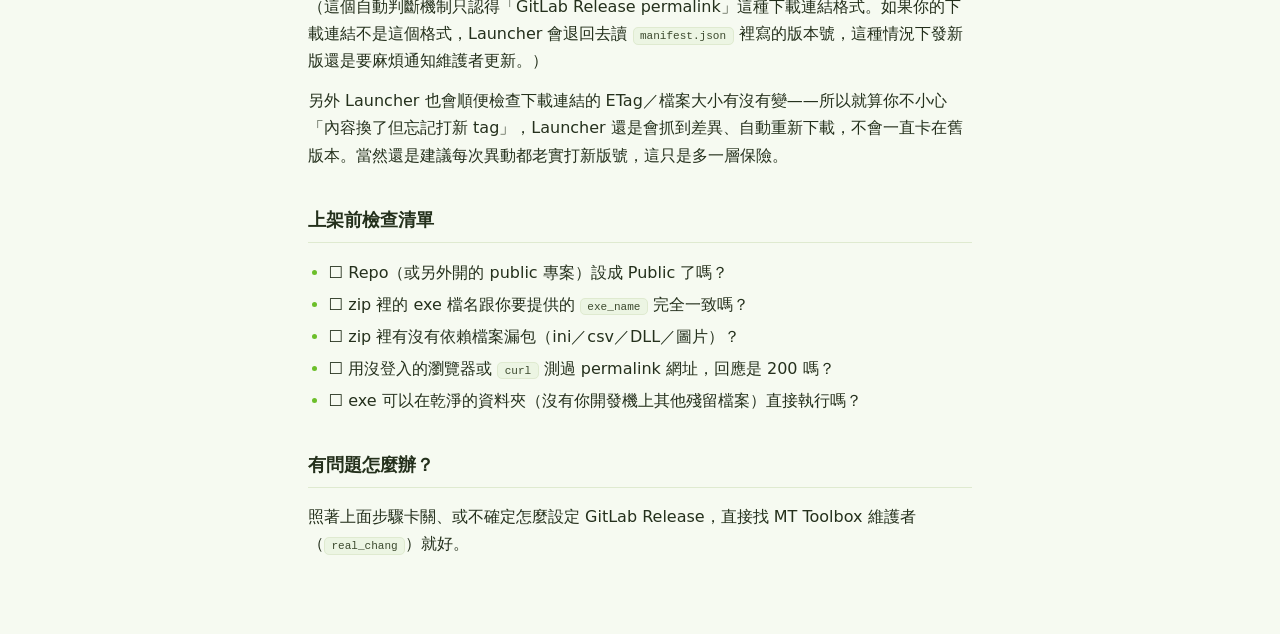
==== commit d7a7aa2d: "Add trilingual support (zh-Hant/en/vi) to the entry page and onboarding guide New assets/i18n.js: a " ====
--- a/onboarding.html
+++ b/onboarding.html
@@ -1,4 +1,20 @@
 <!doctype html>
+<!--
+  "工具上架說明" (tool onboarding guide) - linked from index.html's top bar,
+  opened in a new tab. This is the user-facing, exhaustive walkthrough for
+  anyone who wants to add their own tool to MT Toolbox; it covers the exact
+  same ground as CONTRIBUTING.md (the repo-facing version of the same
+  instructions) but written for a reader who has never seen this repo's
+  source at all - keep both in sync if the onboarding process changes, but
+  this page is the one real end users are actually pointed at.
+
+  This is a static content page - it reuses assets/style.css's `.prose`
+  typographic styles (see that file's comment on `main.prose`), and now also
+  assets/i18n.js for trilingual (zh-Hant/en/vi) support, the same mechanism
+  index.html uses - see that file's top comment for how data-i18n/
+  data-i18n-html attributes work. Every key here lives under the "ob.*"
+  namespace in assets/i18n.js's TRANSLATIONS.
+-->
 <html lang="zh-Hant">
 <head>
 <meta charset="utf-8">
@@ -13,119 +29,120 @@
   <div class="brand">
     <span class="brand-mark">MT</span>
     <div>
-      <h1>工具上架說明</h1>
-      <p class="subtitle">把你的工具接進 MT Toolbox</p>
+      <h1 data-i18n="nav.onboardingLink">工具上架說明</h1>
+      <p class="subtitle" data-i18n="index.subtitle">產測開發工具啟動器</p>
     </div>
   </div>
   <div class="topbar-right">
-    <a class="setup-reopen-link" href="index.html">← 回到工具清單</a>
+    <div id="lang-switcher" class="lang-switcher"></div>
+    <a class="setup-reopen-link" href="index.html" data-i18n="nav.backToList">← 回到工具清單</a>
   </div>
 </header>
 
 <main class="prose">
 
-<p>這份文件是給「想把自己的工具放上 MT Toolbox」的人看的。整套流程設計成<strong>不需要改你的工具本身</strong>，Launcher 也不會有任何針對特定工具寫死的邏輯——你只要照著下面的步驟，把 GitLab 準備好、把資訊交給維護者就完成了。</p>
-
-<h2>整體流程一覽</h2>
+<p data-i18n-html="ob.intro">這份文件是給「想把自己的工具放上 MT Toolbox」的人看的。整套流程設計成<strong>不需要改你的工具本身</strong>，Launcher 也不會有任何針對特定工具寫死的邏輯——你只要照著下面的步驟，把 GitLab 準備好、把資訊交給維護者就完成了。</p>
+
+<h2 data-i18n="ob.overview.title">整體流程一覽</h2>
 <ol>
-  <li>把你的工具 repo 設成 <strong>Public</strong>（或搬到一個新的 public 專案）</li>
-  <li>把 build 好的東西打包成一個 <strong>zip</strong></li>
-  <li>在 GitLab 建立 <strong>Release</strong>，把 zip 當附件上傳，用 <strong>permalink</strong> 網址</li>
-  <li>驗證這個 permalink 網址不用登入就能下載</li>
-  <li>把必要欄位交給 MT Toolbox 維護者，等對方加進 <code>manifest.json</code></li>
-  <li>之後每次發新版，只要照常發 Release 就好——<strong>版本號會自動更新，不用再通知任何人</strong></li>
+  <li data-i18n-html="ob.overview.items.0">把你的工具 repo 設成 <strong>Public</strong>（或搬到一個新的 public 專案）</li>
+  <li data-i18n-html="ob.overview.items.1">把 build 好的東西打包成一個 <strong>zip</strong></li>
+  <li data-i18n-html="ob.overview.items.2">在 GitLab 建立 <strong>Release</strong>，把 zip 當附件上傳，用 <strong>permalink</strong> 網址</li>
+  <li data-i18n-html="ob.overview.items.3">驗證這個 permalink 網址不用登入就能下載</li>
+  <li data-i18n-html="ob.overview.items.4">把必要欄位交給 MT Toolbox 維護者，等對方加進 <code>manifest.json</code></li>
+  <li data-i18n-html="ob.overview.items.5">之後每次發新版，只要照常發 Release 就好——<strong>版本號會自動更新，不用再通知任何人</strong></li>
 </ol>
 
-<h2>Step 1：Repo 要能匿名下載</h2>
-<p>
+<h2 data-i18n="ob.step1.title">Step 1：Repo 要能匿名下載</h2>
+<p data-i18n-html="ob.step1.p1">
 Launcher 是在使用者電腦上執行的小程式，它下載你的工具時<strong>不會、也不能幫你登入</strong>。所以你的工具 repo 必須設成 Public，Launcher 才抓得到檔案。
 </p>
-<p>
+<p data-i18n-html="ob.step1.p2">
 如果你的工具目前放在需要登入的私有專案（例如公司內部的開發用 repo）底下，不用把整個私有專案公開，做法是：<strong>另外開一個獨立的 public 專案</strong>專門放 Release 附件，例如 <code>http://10.118.53.32/tools/&lt;your-project&gt;</code>，跟你私有的開發用 repo 分開。開發還是在私有 repo 進行，只有要發布的 Release 才放到這個 public 專案。
 </p>
 
-<h2>Step 2：把 build 好的東西打包成一個 zip</h2>
-<p>一個 zip 裡面要包含：</p>
-<ul>
-  <li>主程式 exe（可以不只一個，見下方「多個進入點」小節）</li>
-  <li>執行時需要的所有依賴檔案：設定檔（<code>.ini</code>）、資料庫/資料檔（<code>.csv</code> 等）、圖片、DLL 等</li>
-</ul>
-<p>不需要包含：原始碼、build 工具本身（例如 PyInstaller 產生的中間檔）。</p>
-<p>
+<h2 data-i18n="ob.step2.title">Step 2：把 build 好的東西打包成一個 zip</h2>
+<p data-i18n="ob.step2.p1">一個 zip 裡面要包含：</p>
+<ul>
+  <li data-i18n-html="ob.step2.item1">主程式 exe（可以不只一個，見下方「多個進入點」小節）</li>
+  <li data-i18n-html="ob.step2.item2">執行時需要的所有依賴檔案：設定檔（<code>.ini</code>）、資料庫/資料檔（<code>.csv</code> 等）、圖片、DLL 等</li>
+</ul>
+<p data-i18n="ob.step2.p2">不需要包含：原始碼、build 工具本身（例如 PyInstaller 產生的中間檔）。</p>
+<p data-i18n="ob.step2.p3">
 Launcher 解壓後，會在整個解壓出來的資料夾底下<strong>遞迴搜尋</strong>你告訴它的 exe 檔名，所以 zip 裡面要不要包資料夾、要包幾層都沒關係，只要：
 </p>
 <ul>
-  <li>你提供給維護者的 exe 檔名跟 zip 裡實際的檔名完全一致（含副檔名、大小寫盡量一致）</li>
-  <li>同一個 zip 裡不要有兩個同名的 exe（不同資料夾也不行），不然 Launcher 會抓到不確定是哪一個</li>
-</ul>
-
-<h2>Step 3：建立 GitLab Release，並使用「永久連結」</h2>
+  <li data-i18n-html="ob.step2.item3">你提供給維護者的 exe 檔名跟 zip 裡實際的檔名完全一致（含副檔名、大小寫盡量一致）</li>
+  <li data-i18n-html="ob.step2.item4">同一個 zip 裡不要有兩個同名的 exe（不同資料夾也不行），不然 Launcher 會抓到不確定是哪一個</li>
+</ul>
+
+<h2 data-i18n="ob.step3.title">Step 3：建立 GitLab Release，並使用「永久連結」</h2>
 <ol>
-  <li>打一個 tag，例如 <code>v1.0.0</code>（建議照 <a href="https://semver.org/lang/zh-TW/" target="_blank" rel="noopener">SemVer</a> 規則：破壞性變更升 MAJOR、加功能升 MINOR、修 bug 升 PATCH）</li>
-  <li>在這個 tag 上建立一個 GitLab Release</li>
-  <li>把打包好的 zip 當作 Release 的附件上傳</li>
+  <li data-i18n-html="ob.step3.item1">打一個 tag，例如 <code>v1.0.0</code>（建議照 <a href="https://semver.org/lang/zh-TW/" target="_blank" rel="noopener">SemVer</a> 規則：破壞性變更升 MAJOR、加功能升 MINOR、修 bug 升 PATCH）</li>
+  <li data-i18n="ob.step3.item2">在這個 tag 上建立一個 GitLab Release</li>
+  <li data-i18n="ob.step3.item3">把打包好的 zip 當作 Release 的附件上傳</li>
   <li>
-    之後所有人（包含 Launcher）都要用這個<strong>永久連結</strong>網址去下載，而不是某個特定版本的連結：
+    <span data-i18n-html="ob.step3.item4Prefix">之後所有人（包含 Launcher）都要用這個<strong>永久連結</strong>網址去下載，而不是某個特定版本的連結：</span>
     <pre><code>http://10.118.53.32/tools/&lt;your-project&gt;/-/releases/permalink/latest/downloads/&lt;你的zip檔名.zip&gt;</code></pre>
-    這個網址的意思是「這個專案最新一個 Release 的這個附件」，所以你以後每次發新版，只要照常打新 tag、建新 Release、上傳同名的 zip，這個網址完全不用改，永遠自動指向最新版。
+    <span data-i18n="ob.step3.item4Suffix">這個網址的意思是「這個專案最新一個 Release 的這個附件」，所以你以後每次發新版，只要照常打新 tag、建新 Release、上傳同名的 zip，這個網址完全不用改，永遠自動指向最新版。</span>
   </li>
 </ol>
 
-<h2>Step 4：驗證匿名下載（很重要，不要跳過）</h2>
-<p>
+<h2 data-i18n="ob.step4.title">Step 4：驗證匿名下載（很重要，不要跳過）</h2>
+<p data-i18n-html="ob.step4.p1">
 找一台<strong>沒登入</strong>的瀏覽器（或直接開無痕視窗）貼上你的 permalink 網址，確認：
 </p>
 <ul>
-  <li>不會被導去登入頁（<code>/users/sign_in</code>）</li>
-  <li>可以直接觸發下載，或至少回應 200</li>
-</ul>
-<p>如果你有終端機，也可以直接測試（<code>-L</code> 會跟著轉址）：</p>
+  <li data-i18n-html="ob.step4.item1">不會被導去登入頁（<code>/users/sign_in</code>）</li>
+  <li data-i18n="ob.step4.item2">可以直接觸發下載，或至少回應 200</li>
+</ul>
+<p data-i18n-html="ob.step4.p2">如果你有終端機，也可以直接測試（<code>-L</code> 會跟著轉址）：</p>
 <pre><code>curl -sL -o /dev/null -w "%{http_code}\n" "你的permalink網址"</code></pre>
-<p>看到 <code>200</code> 才算過關。如果看到 <code>302</code> 或被導到登入頁，代表這個專案還不是 Public，或路徑打錯了——這一步沒測過，Launcher 到使用者端一定會下載失敗。</p>
-
-<h2>Step 5：把這些資訊交給 MT Toolbox 維護者</h2>
+<p data-i18n-html="ob.step4.p3">看到 <code>200</code> 才算過關。如果看到 <code>302</code> 或被導到登入頁，代表這個專案還不是 Public，或路徑打錯了——這一步沒測過，Launcher 到使用者端一定會下載失敗。</p>
+
+<h2 data-i18n="ob.step5.title">Step 5：把這些資訊交給 MT Toolbox 維護者</h2>
 <table>
-<thead><tr><th>欄位</th><th>說明</th><th>範例</th></tr></thead>
+<thead><tr><th data-i18n="ob.step5.th1">欄位</th><th data-i18n="ob.step5.th2">說明</th><th data-i18n="ob.step5.th3">範例</th></tr></thead>
 <tbody>
-<tr><td><code>id</code></td><td>工具的唯一代號，只能用英數字和底線，之後會出現在啟動連結裡</td><td><code>sfisemulator_arcadyan</code></td></tr>
-<tr><td>顯示名稱</td><td>畫面上要顯示的名稱</td><td>SFIS Emulator</td></tr>
-<tr><td>簡短描述</td><td>一兩句話說明工具做什麼；可以直接給 README 內容，維護者會幫忙摘要</td><td>—</td></tr>
-<tr><td>版本號</td><td>對應你目前的 release tag 就好（例如 <code>1.0.0</code>）；這個欄位只影響網頁上顯示的版本字樣，之後會過時也沒關係，見下方說明</td><td>1.0.0</td></tr>
-<tr><td>下載連結</td><td>Step 3 做出來的 permalink 網址</td><td>—</td></tr>
-<tr><td>exe 檔名</td><td>zip 解壓後真正要執行的檔案名稱</td><td><code>SfisSimulator.exe</code></td></tr>
-<tr><td>圖示（選填）</td><td>想要的話可以從下面的圖示清單挑一個；不指定就用工具名稱前兩個字當預設圖示</td><td><code>database</code></td></tr>
+<tr><td><code>id</code></td><td data-i18n="ob.step5.row1c2">工具的唯一代號，只能用英數字和底線，之後會出現在啟動連結裡</td><td><code>sfisemulator_arcadyan</code></td></tr>
+<tr><td data-i18n="ob.step5.row2c1">顯示名稱</td><td data-i18n="ob.step5.row2c2">畫面上要顯示的名稱</td><td>SFIS Emulator</td></tr>
+<tr><td data-i18n="ob.step5.row3c1">簡短描述</td><td data-i18n="ob.step5.row3c2">一兩句話說明工具做什麼；可以直接給 README 內容，維護者會幫忙摘要</td><td>—</td></tr>
+<tr><td data-i18n="ob.step5.row4c1">版本號</td><td data-i18n="ob.step5.row4c2">對應你目前的 release tag 就好（例如 1.0.0）；這個欄位只影響網頁上顯示的版本字樣，之後會過時也沒關係，見下方說明</td><td>1.0.0</td></tr>
+<tr><td data-i18n="ob.step5.row5c1">下載連結</td><td data-i18n="ob.step5.row5c2">Step 3 做出來的 permalink 網址</td><td>—</td></tr>
+<tr><td data-i18n="ob.step5.row6c1">exe 檔名</td><td data-i18n="ob.step5.row6c2">zip 解壓後真正要執行的檔案名稱</td><td><code>SfisSimulator.exe</code></td></tr>
+<tr><td data-i18n="ob.step5.row7c1">圖示（選填）</td><td data-i18n="ob.step5.row7c2">想要的話可以從下面的圖示清單挑一個；不指定就用工具名稱前兩個字當預設圖示</td><td><code>database</code></td></tr>
 </tbody>
 </table>
 
-<h3>目前可用的圖示</h3>
-<p>圖示來自 <a href="https://lucide.dev" target="_blank" rel="noopener">Lucide</a>（開源、ISC 授權）。目前系統裡已經有這些可以直接用：</p>
-<ul>
-  <li><code>camera</code> — 相機／影像相關</li>
-  <li><code>database</code> — 資料庫／模擬資料</li>
-  <li><code>file-diff</code> — 比對／差異</li>
-  <li><code>radio</code> — RF／無線訊號</li>
-  <li><code>clipboard-check</code> — 報告／檢查清單／認證</li>
-  <li><code>box</code> — 一般設備／打包</li>
-  <li><code>wrench</code> — 維修／工具</li>
-</ul>
-<p>想要清單以外的圖示也可以，跟維護者說一聲，只要 Lucide 官網上找得到的 icon 都能加。</p>
-
-<h3>如果你的工具有多個進入點（例如一套工具裡有好幾支獨立的 exe）</h3>
-<p>不用拆成好幾個工具、好幾份 zip。一份 zip、一個版本號、一個下載連結就好，只要額外告訴維護者每個子程式的：</p>
-<ul>
-  <li>子程式代號（例如 <code>cam</code>）</li>
-  <li>顯示名稱（例如「CAM 相機能力偵測」）</li>
-  <li>對應的 exe 檔名（例如 <code>CAM.exe</code>）</li>
-</ul>
-<p>畫面上會變成同一張卡片裡有好幾顆啟動按鈕，各自對應一支 exe，共用同一個版本號跟下載連結。</p>
-
-<h3>如果你要放的其實只是一個外部網址（不是可執行的工具）</h3>
-<p>例如某個內部系統的網頁入口，不需要 zip、不需要 exe，只要給維護者那個網址就好。畫面上會顯示成「前往」按鈕，直接開新分頁連過去，完全不會透過 Launcher。</p>
-
-<h2>manifest.json 範例</h2>
-<p>維護者實際會把你的資料寫成類似這樣的一筆（你不用自己動手改這個檔案，這裡列出來只是讓你知道你提供的資訊最後會變成什麼樣子）：</p>
-
-<p><strong>一般單一 exe 工具：</strong></p>
+<h3 data-i18n="ob.icons.title">目前可用的圖示</h3>
+<p><span data-i18n="ob.icons.p1Prefix">圖示來自</span> <a href="https://lucide.dev" target="_blank" rel="noopener">Lucide</a> <span data-i18n="ob.icons.p1Suffix">（開源、ISC 授權）。目前系統裡已經有這些可以直接用：</span></p>
+<ul>
+  <li><code>camera</code> — <span data-i18n="ob.icons.camera">相機／影像相關</span></li>
+  <li><code>database</code> — <span data-i18n="ob.icons.database">資料庫／模擬資料</span></li>
+  <li><code>file-diff</code> — <span data-i18n="ob.icons.fileDiff">比對／差異</span></li>
+  <li><code>radio</code> — <span data-i18n="ob.icons.radio">RF／無線訊號</span></li>
+  <li><code>clipboard-check</code> — <span data-i18n="ob.icons.clipboardCheck">報告／檢查清單／認證</span></li>
+  <li><code>box</code> — <span data-i18n="ob.icons.box">一般設備／打包</span></li>
+  <li><code>wrench</code> — <span data-i18n="ob.icons.wrench">維修／工具</span></li>
+</ul>
+<p data-i18n="ob.icons.p2">想要清單以外的圖示也可以，跟維護者說一聲，只要 Lucide 官網上找得到的 icon 都能加。</p>
+
+<h3 data-i18n="ob.subTools.title">如果你的工具有多個進入點（例如一套工具裡有好幾支獨立的 exe）</h3>
+<p data-i18n="ob.subTools.p1">不用拆成好幾個工具、好幾份 zip。一份 zip、一個版本號、一個下載連結就好，只要額外告訴維護者每個子程式的：</p>
+<ul>
+  <li data-i18n-html="ob.subTools.item1">子程式代號（例如 <code>cam</code>）</li>
+  <li data-i18n="ob.subTools.item2">顯示名稱（例如「CAM 相機能力偵測」）</li>
+  <li data-i18n-html="ob.subTools.item3">對應的 exe 檔名（例如 <code>CAM.exe</code>）</li>
+</ul>
+<p data-i18n="ob.subTools.p2">畫面上會變成同一張卡片裡有好幾顆啟動按鈕，各自對應一支 exe，共用同一個版本號跟下載連結。</p>
+
+<h3 data-i18n="ob.linkTool.title">如果你要放的其實只是一個外部網址（不是可執行的工具）</h3>
+<p data-i18n="ob.linkTool.p1">例如某個內部系統的網頁入口，不需要 zip、不需要 exe，只要給維護者那個網址就好。畫面上會顯示成「前往」按鈕，直接開新分頁連過去，完全不會透過 Launcher。</p>
+
+<h2 data-i18n="ob.example.title">manifest.json 範例</h2>
+<p data-i18n="ob.example.intro">維護者實際會把你的資料寫成類似這樣的一筆（你不用自己動手改這個檔案，這裡列出來只是讓你知道你提供的資訊最後會變成什麼樣子）：</p>
+
+<p><strong data-i18n="ob.example.single">一般單一 exe 工具：</strong></p>
 <pre><code>{
   "id": "sfisemulator_arcadyan",
   "name": "SFIS Emulator",
@@ -136,7 +153,7 @@
   "exe_name": "SfisSimulator.exe"
 }</code></pre>
 
-<p><strong>多個進入點的工具：</strong></p>
+<p><strong data-i18n="ob.example.multi">多個進入點的工具：</strong></p>
 <pre><code>{
   "id": "ledtool_arcadyan",
   "name": "LED AOI",
@@ -151,7 +168,7 @@
   ]
 }</code></pre>
 
-<p><strong>純外部連結：</strong></p>
+<p><strong data-i18n="ob.example.link">純外部連結：</strong></p>
 <pre><code>{
   "id": "instrument_rental_system",
   "name": "儀器設備租借系統",
@@ -161,33 +178,34 @@
   "url": "http://your-internal-system/..."
 }</code></pre>
 
-<h2>之後每次發新版，要做什麼？</h2>
-<p>
+<h2 data-i18n="ob.newVersion.title">之後每次發新版，要做什麼？</h2>
+<p data-i18n-html="ob.newVersion.p1">
 只要照常打新 tag、建新 Release、上傳新 zip（permalink 網址不用變）就好。<strong>不需要再通知維護者更新 manifest.json。</strong>
 </p>
-<p>
+<p data-i18n-html="ob.newVersion.p2">
 原理：Launcher 每次啟動你的工具前，不是看 <code>manifest.json</code> 裡寫死的版本號，而是直接去問你的 Release permalink「你現在實際指到哪一個 tag」，有新版就自動抓新的下來、換掉舊的再執行。<code>manifest.json</code> 裡的版本號只影響網頁卡片上顯示的字樣，就算過時了也不影響使用者實際抓到、跑到的一定是最新版。
 </p>
-<p class="setup-note">
+<p class="setup-note" data-i18n-html="ob.newVersion.note">
 （這個自動判斷機制只認得「GitLab Release permalink」這種下載連結格式。如果你的下載連結不是這個格式，Launcher 會退回去讀 <code>manifest.json</code> 裡寫的版本號，這種情況下發新版還是要麻煩通知維護者更新。）
 </p>
-<p>
+<p data-i18n="ob.newVersion.p3">
 另外 Launcher 也會順便檢查下載連結的 ETag／檔案大小有沒有變——所以就算你不小心「內容換了但忘記打新 tag」，Launcher 還是會抓到差異、自動重新下載，不會一直卡在舊版本。當然還是建議每次異動都老實打新版號，這只是多一層保險。
 </p>
 
-<h2>上架前檢查清單</h2>
-<ul>
-  <li>☐ Repo（或另外開的 public 專案）設成 Public 了嗎？</li>
-  <li>☐ zip 裡的 exe 檔名跟你要提供的 <code>exe_name</code> 完全一致嗎？</li>
-  <li>☐ zip 裡有沒有依賴檔案漏包（ini／csv／DLL／圖片）？</li>
-  <li>☐ 用沒登入的瀏覽器或 <code>curl</code> 測過 permalink 網址，回應是 200 嗎？</li>
-  <li>☐ exe 可以在乾淨的資料夾（沒有你開發機上其他殘留檔案）直接執行嗎？</li>
-</ul>
-
-<h2>有問題怎麼辦？</h2>
-<p>照著上面步驟卡關、或不確定怎麼設定 GitLab Release，直接找 MT Toolbox 維護者（<code>real_chang</code>）就好。</p>
+<h2 data-i18n="ob.checklist.title">上架前檢查清單</h2>
+<ul>
+  <li>☐ <span data-i18n="ob.checklist.item1">Repo（或另外開的 public 專案）設成 Public 了嗎？</span></li>
+  <li>☐ <span data-i18n-html="ob.checklist.item2">zip 裡的 exe 檔名跟你要提供的 <code>exe_name</code> 完全一致嗎？</span></li>
+  <li>☐ <span data-i18n="ob.checklist.item3">zip 裡有沒有依賴檔案漏包（ini／csv／DLL／圖片）？</span></li>
+  <li>☐ <span data-i18n-html="ob.checklist.item4">用沒登入的瀏覽器或 <code>curl</code> 測過 permalink 網址，回應是 200 嗎？</span></li>
+  <li>☐ <span data-i18n="ob.checklist.item5">exe 可以在乾淨的資料夾（沒有你開發機上其他殘留檔案）直接執行嗎？</span></li>
+</ul>
+
+<h2 data-i18n="ob.help.title">有問題怎麼辦？</h2>
+<p data-i18n-html="ob.help.p1">照著上面步驟卡關、或不確定怎麼設定 GitLab Release，直接找 MT Toolbox 維護者（<code>real_chang</code>）就好。</p>
 
 </main>
 
+<script src="assets/i18n.js"></script>
 </body>
 </html>
--- a/assets/style.css
+++ b/assets/style.css
@@ -1,3 +1,9 @@
+/* Light theme with an apple-green accent (chosen deliberately over the
+   dark Steam/Epic-launcher-style theme this page originally shipped with -
+   the dark version was fully built and screenshotted before being replaced
+   by this one on request). Shared by index.html and onboarding.html - this
+   is the only stylesheet on the whole site, so any change here affects
+   both pages. */
 :root {
   --bg: #f6faf1;
   --bg-alt: #ecf5e3;
@@ -14,6 +20,16 @@
 
 * { box-sizing: border-box; }
 
+/* Browsers do NOT make <button> inherit font-family from the page by
+   default - form controls get the OS/browser's own UI font unless told
+   otherwise. Without this reset, the "工具啟動教學" reopen <button> and the
+   "工具上架說明" <a> right next to it (both share the .setup-reopen-link
+   class and are meant to look identical) would visibly render in two
+   different typefaces even though every other property matches. */
+button {
+  font-family: inherit;
+}
+
 html, body {
   margin: 0;
   min-height: 100%;
@@ -79,6 +95,36 @@
   gap: 0.9rem;
 }
 
+/* Language toggle (see assets/i18n.js's initLanguageSwitcher) - a compact
+   segmented control, same visual family as .tabs used to be, styled to sit
+   comfortably among the other topbar-right pill buttons/links. */
+.lang-switcher {
+  display: flex;
+  gap: 0.2rem;
+  background: var(--bg-alt);
+  padding: 0.2rem;
+  border-radius: 999px;
+  border: 1px solid var(--border);
+}
+
+.lang-btn {
+  border: none;
+  background: transparent;
+  color: var(--muted);
+  padding: 0.35rem 0.7rem;
+  border-radius: 999px;
+  font-size: 0.78rem;
+  cursor: pointer;
+  transition: background 0.15s, color 0.15s;
+}
+
+.lang-btn:hover { color: var(--fg); }
+
+.lang-btn.active {
+  background: var(--accent);
+  color: white;
+}
+
 .setup-reopen-link {
   border: 1px solid var(--border);
   background: var(--card);
@@ -122,6 +168,12 @@
   padding: 1.5rem clamp(1rem, 4vw, 3rem) 4rem;
 }
 
+/* Everything under .prose is typographic styling for long-form article
+   content - specifically onboarding.html (the "工具上架說明" page), which
+   uses headings/lists/tables/code blocks that index.html's card-grid layout
+   never needs. Narrower max-width than the card grid's <main> (760px vs
+   1100px) because long paragraphs of Chinese/English prose read better at
+   a narrower measure than a grid of cards does. */
 main.prose {
   max-width: 760px;
   line-height: 1.7;
@@ -385,6 +437,11 @@
 
 .launch-btn:hover { background: var(--accent-hover); }
 
+/* Used for a "coming_soon" tool's button, which is a <span> in the markup
+   (see app.js's footerContent), not a real <a href> - there is nothing to
+   link to yet. pointer-events: none isn't strictly required here (a <span>
+   has no default click behavior anyway) but is kept for consistency with
+   .is-loading below and as a defensive no-op. */
 .launch-btn.is-disabled {
   background: var(--bg-alt);
   color: var(--muted);
@@ -392,6 +449,12 @@
   pointer-events: none;
 }
 
+/* Applied by app.js's wireLaunchFeedback while a real launch link is showing
+   "啟動中…". `pointer-events: none` is what ACTUALLY prevents a user from
+   re-clicking the button while it's in this state - there is no separate
+   JavaScript-side click-guard; the browser itself simply stops delivering
+   click events to an element styled this way. The pulsing opacity animation
+   is purely a visual "something is happening" cue. */
 .launch-btn.is-loading {
   background: var(--accent-hover);
   pointer-events: none;
@@ -404,17 +467,28 @@
   50% { opacity: 0.6; }
 }
 
+/* One button per sub-tool (e.g. LED AOI's CAM/ROI/LED), stacked in a single
+   column with every button stretched to the same width - deliberately NOT
+   a wrapping row of variable-width buttons, which looked uneven and could
+   wrap awkwardly depending on card width and label length. Because this
+   element is width: 100% and .card-footer (its flex-row parent, ordered
+   after the version-tag span in the markup - see app.js's footerContent)
+   has flex-wrap: wrap, this element can never fit next to the version tag
+   on the same line and always wraps onto its own full-width row below it -
+   that's what produces "version number on top, full-width button column
+   below" with no extra layout code needed. */
 .sub-tool-buttons {
   display: flex;
-  flex-wrap: wrap;
-  justify-content: flex-end;
+  flex-direction: column;
   gap: 0.4rem;
   width: 100%;
 }
 
 .sub-tool-buttons .launch-btn {
   font-size: 0.78rem;
-  padding: 0.35rem 0.65rem;
+  padding: 0.4rem 0.65rem;
+  width: 100%;
+  justify-content: center;
 }
 
 .coming-soon-tag {
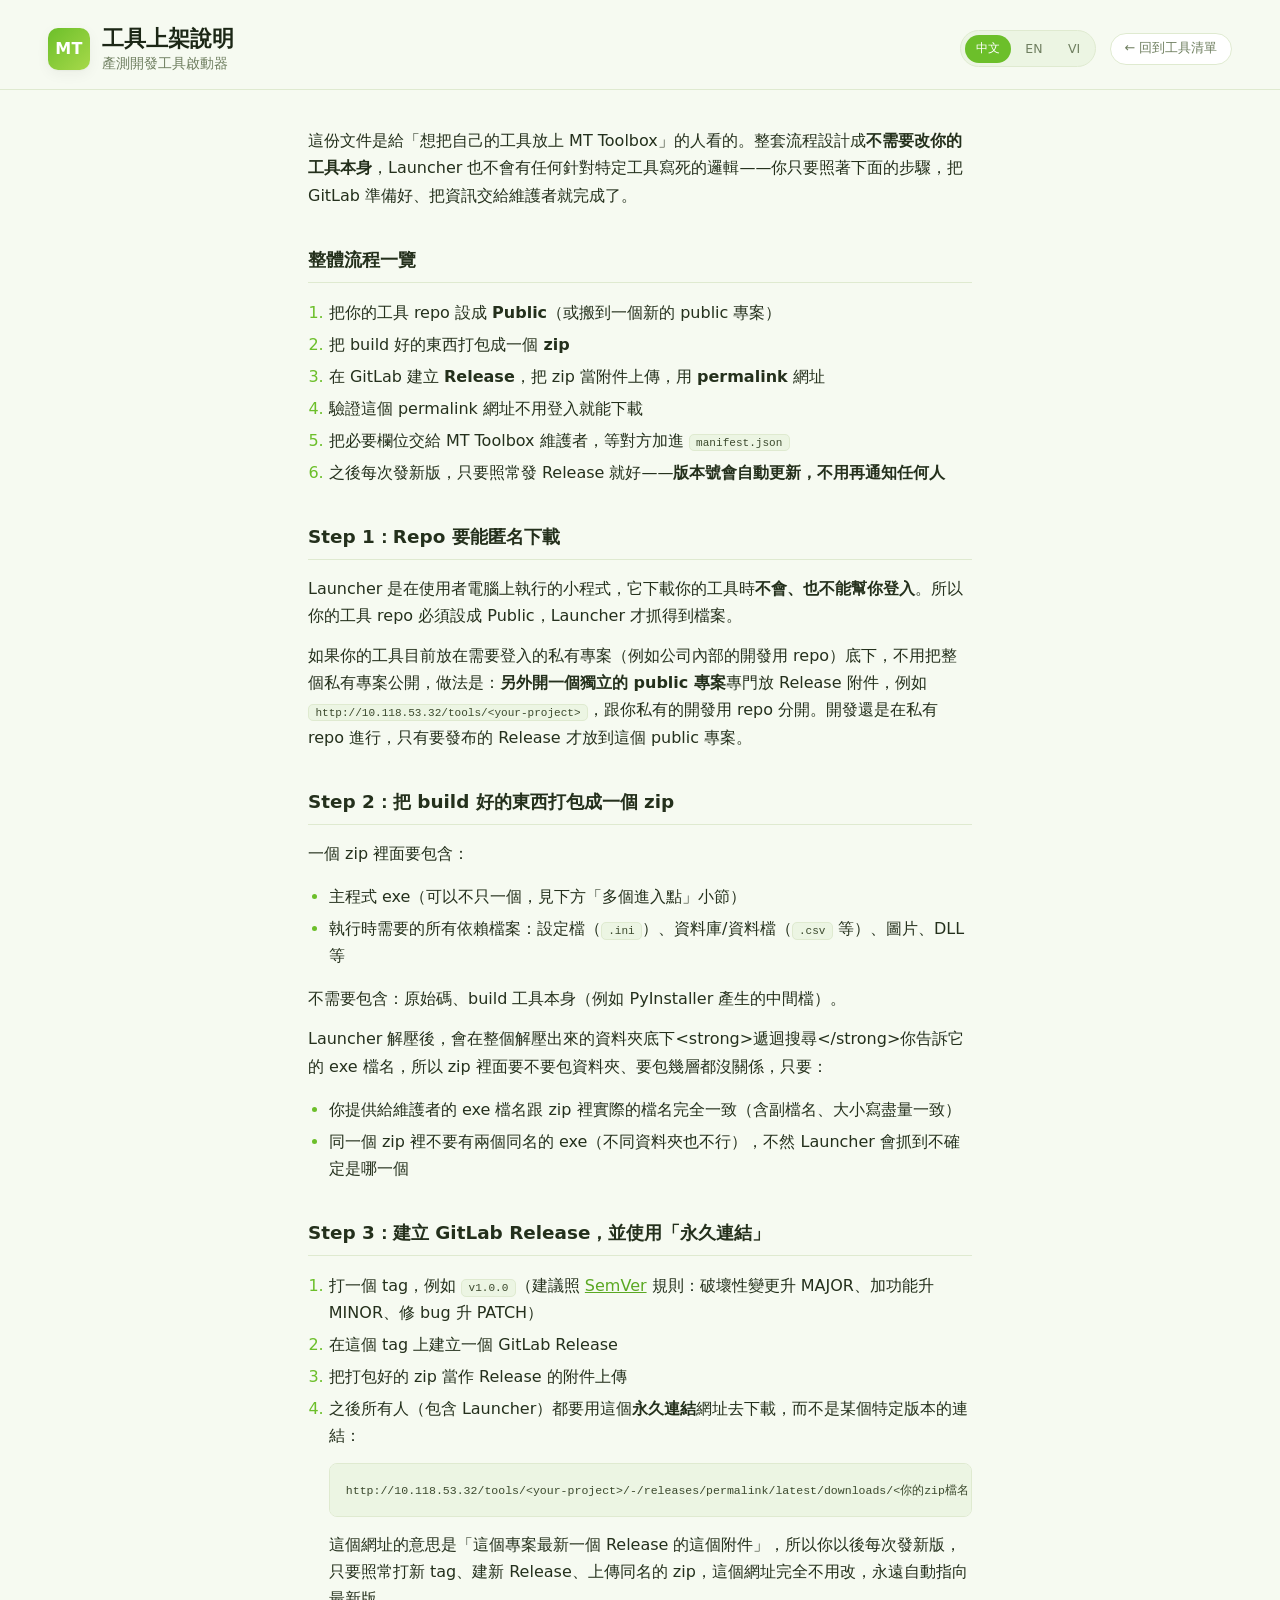
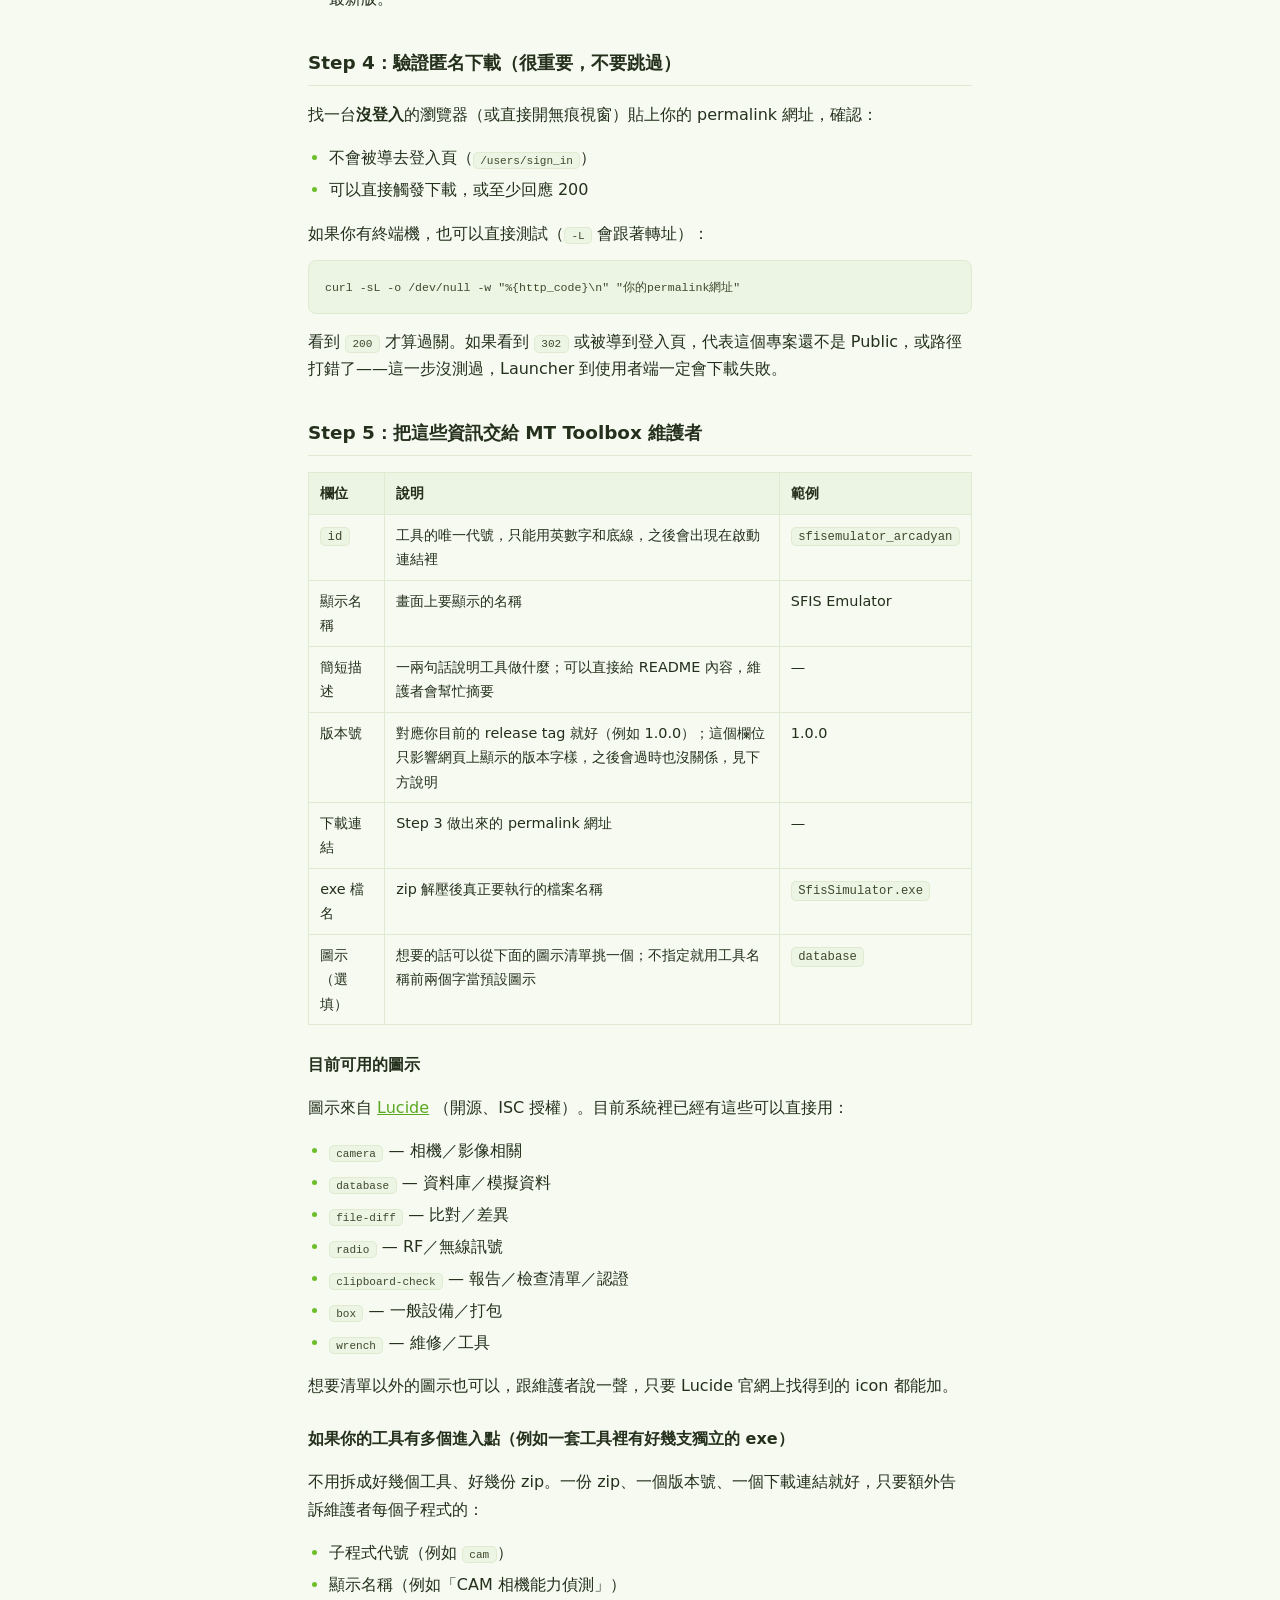
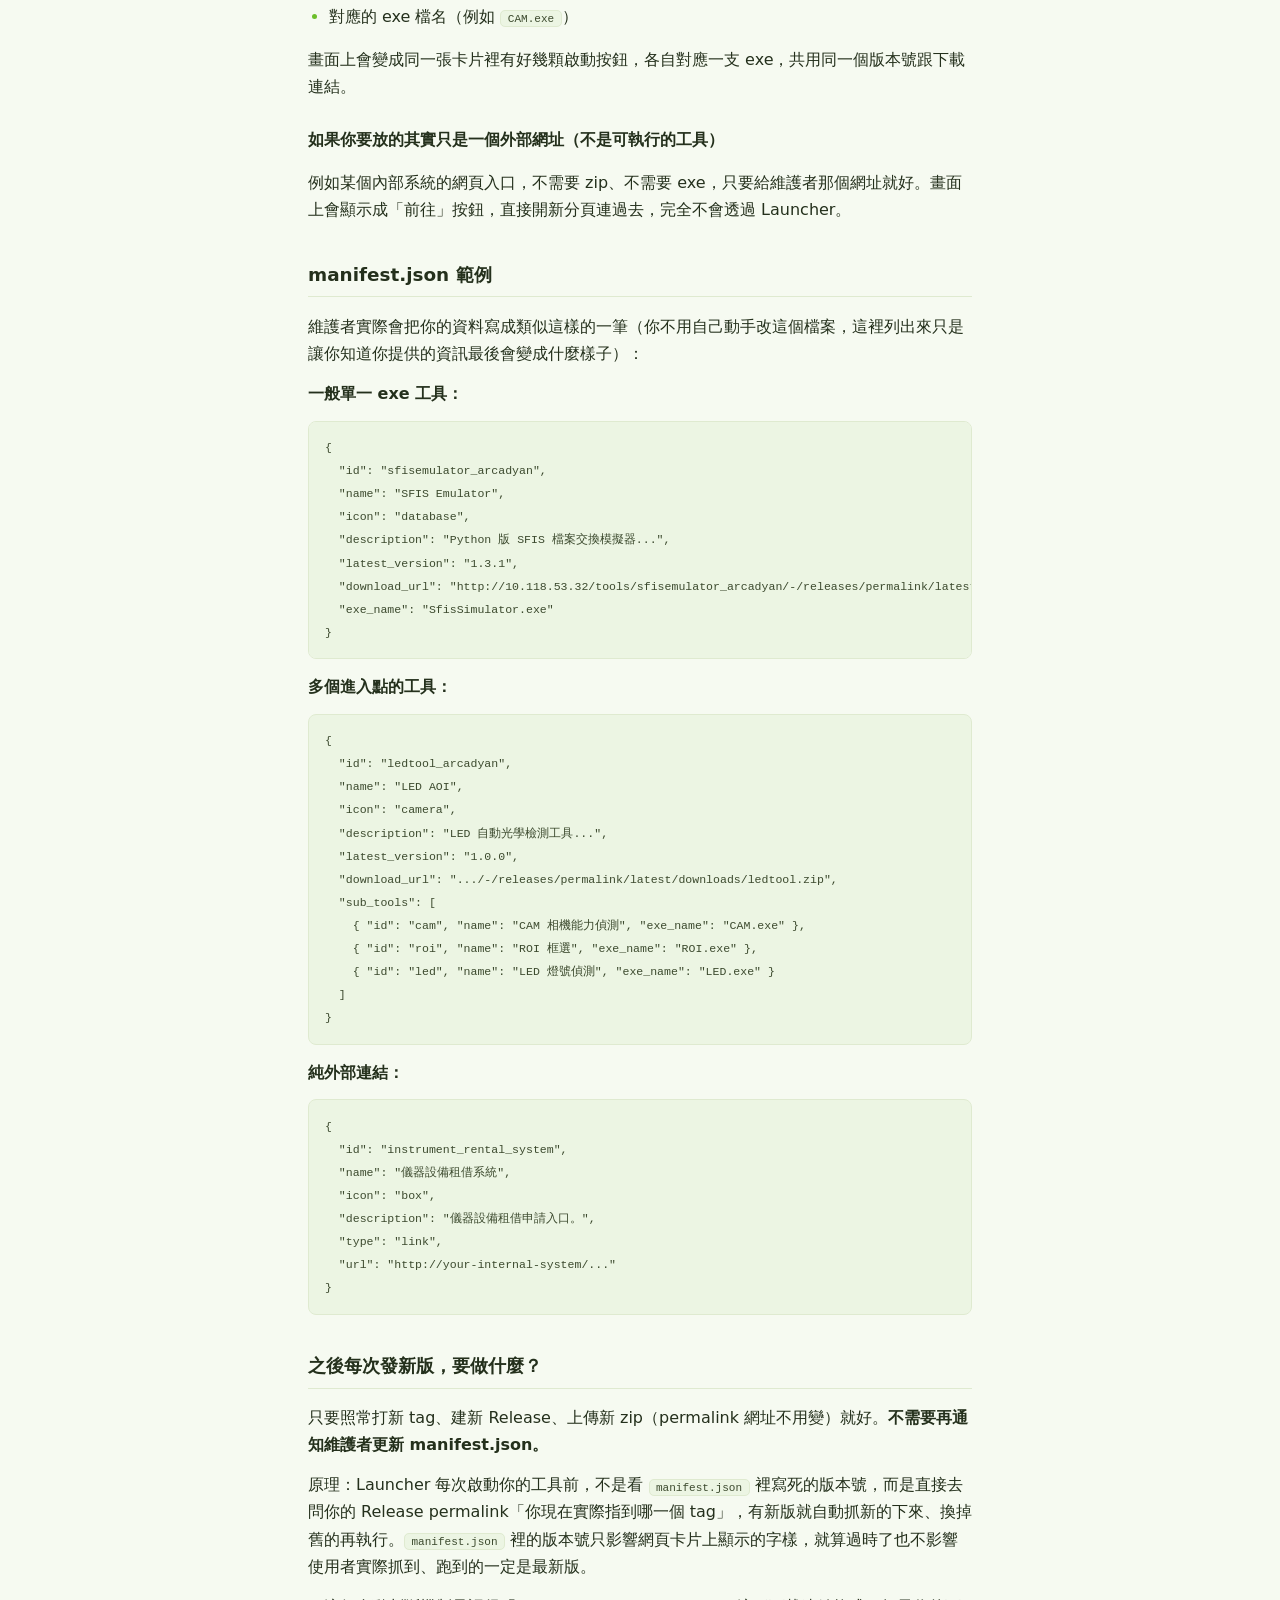
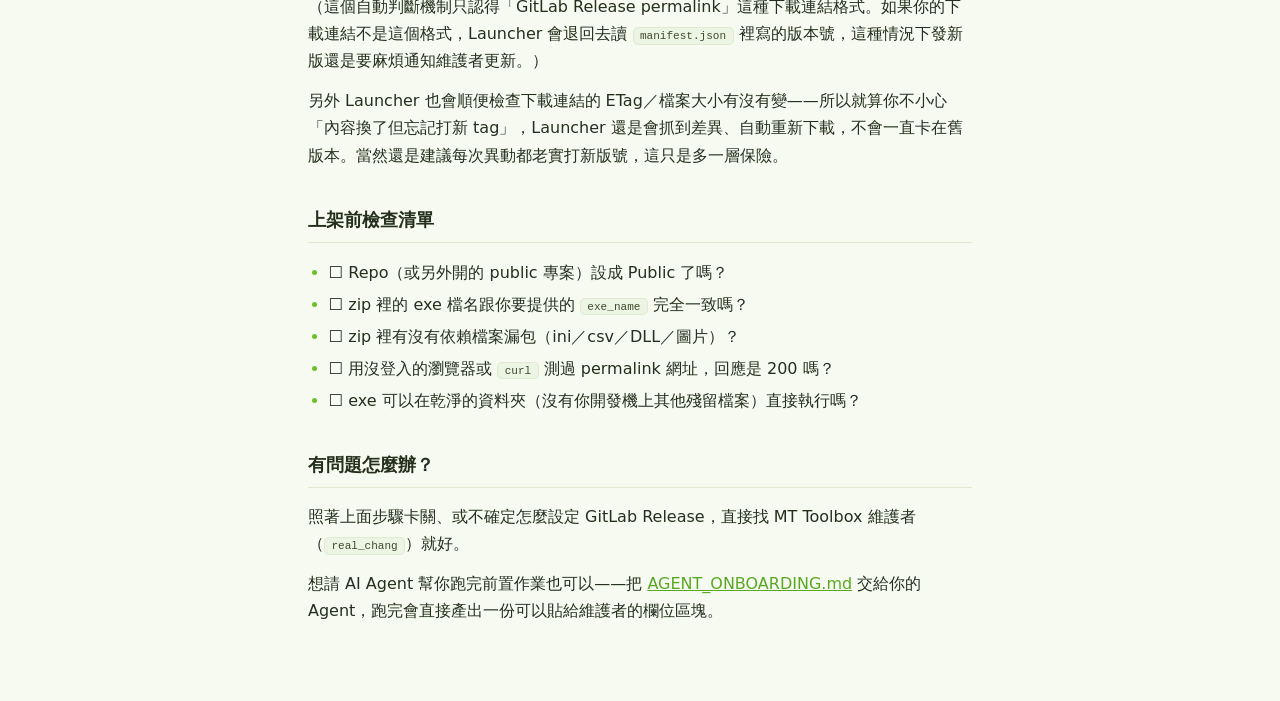
==== commit 40843504: "Add AI-agent-oriented onboarding runbook and link it from human docs Lets a tool owner hand their ow" ====
--- a/onboarding.html
+++ b/onboarding.html
@@ -203,6 +203,7 @@
 
 <h2 data-i18n="ob.help.title">有問題怎麼辦？</h2>
 <p data-i18n-html="ob.help.p1">照著上面步驟卡關、或不確定怎麼設定 GitLab Release，直接找 MT Toolbox 維護者（<code>real_chang</code>）就好。</p>
+<p data-i18n-html="ob.help.p2">想請 AI Agent 幫你跑完前置作業也可以——把 <a href="https://github.com/real1027/real-toolbox/blob/main/AGENT_ONBOARDING.md" target="_blank" rel="noopener">AGENT_ONBOARDING.md</a> 交給你的 Agent，跑完會直接產出一份可以貼給維護者的欄位區塊。</p>
 
 </main>
 
--- a/assets/style.css
+++ b/assets/style.css
@@ -404,11 +404,18 @@
   flex: 1;
 }
 
+/* justify-content: flex-end (not space-between) because a normal tool's
+   footer now has only ONE child (just the launch button - no version
+   number is shown anymore, see app.js's footerContent) - space-between
+   would pin a lone flex item to the start instead of the end. The
+   coming_soon/link cases still have two children (a status tag + a
+   button); flex-end simply groups both toward the right instead of
+   spreading them across the card, which still reads fine. */
 .card-footer {
   display: flex;
   flex-wrap: wrap;
   align-items: center;
-  justify-content: space-between;
+  justify-content: flex-end;
   gap: 0.5rem;
   margin-top: 0.4rem;
 }
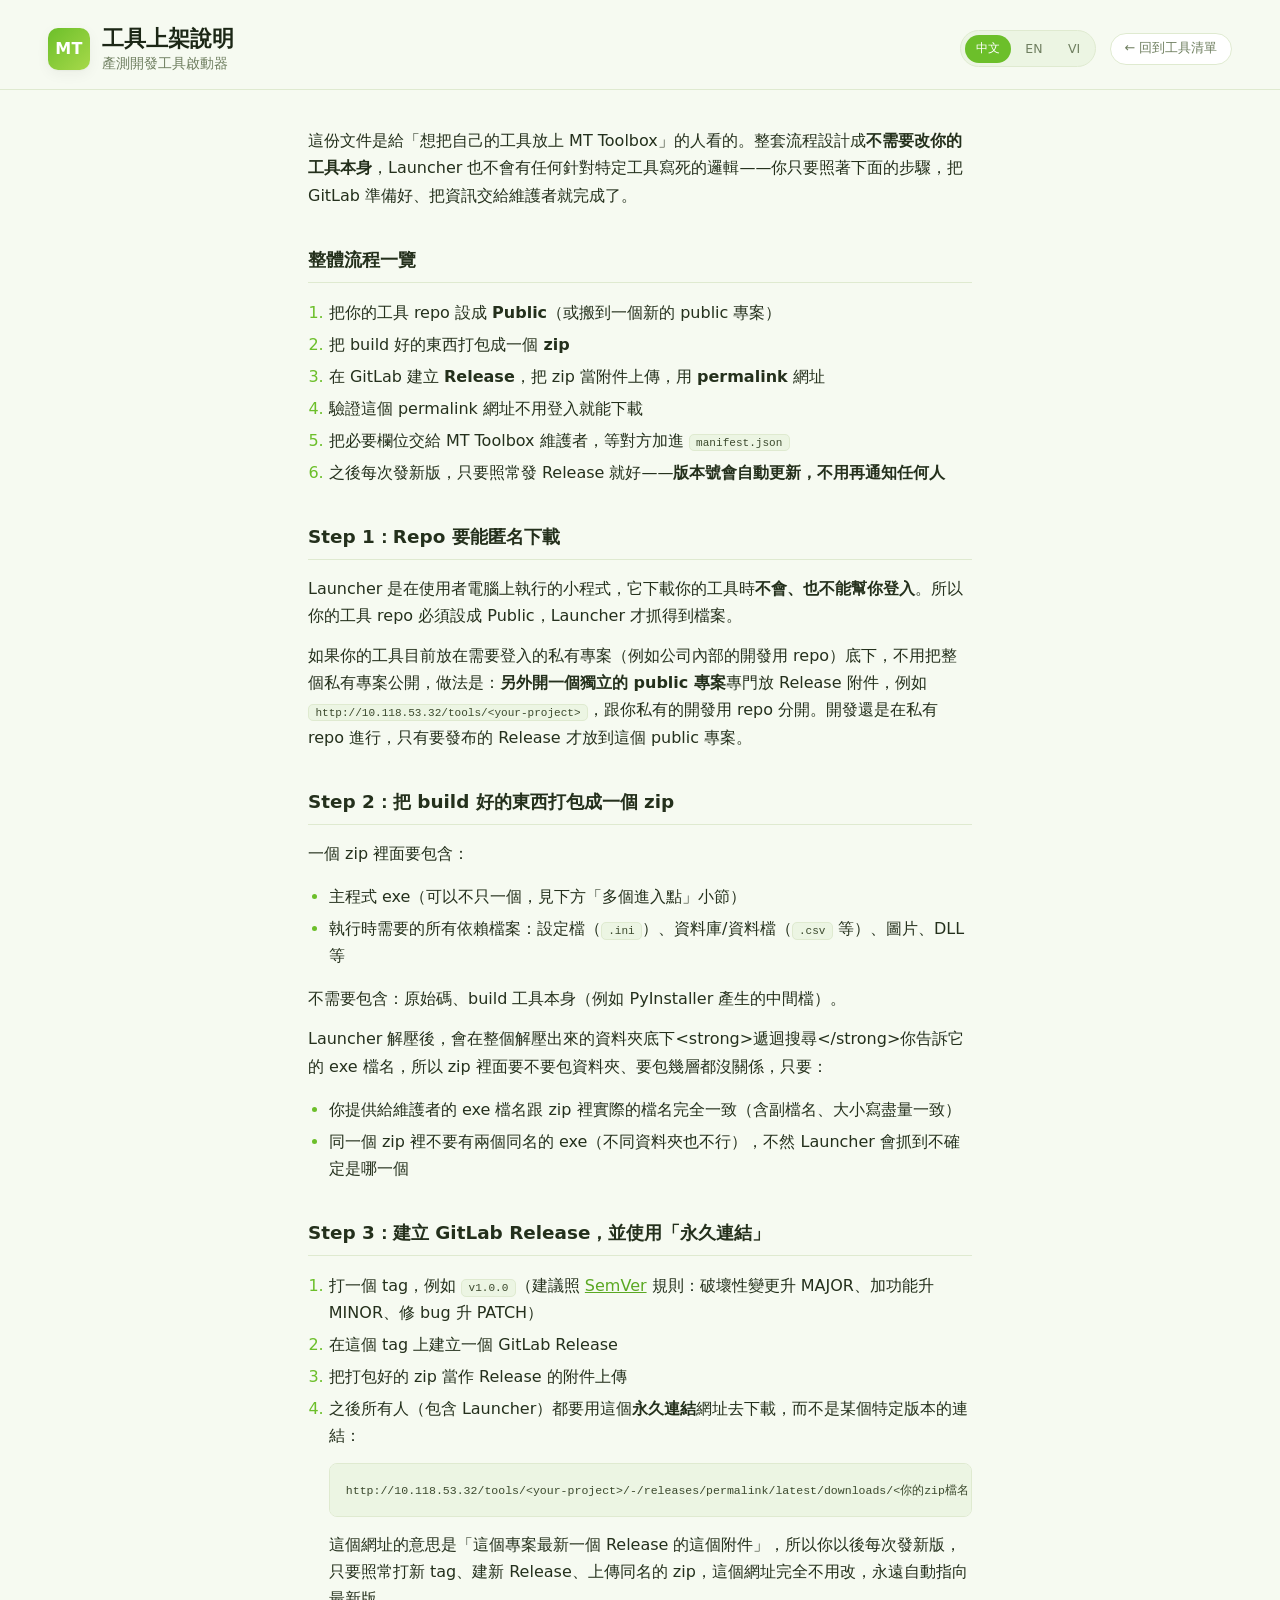
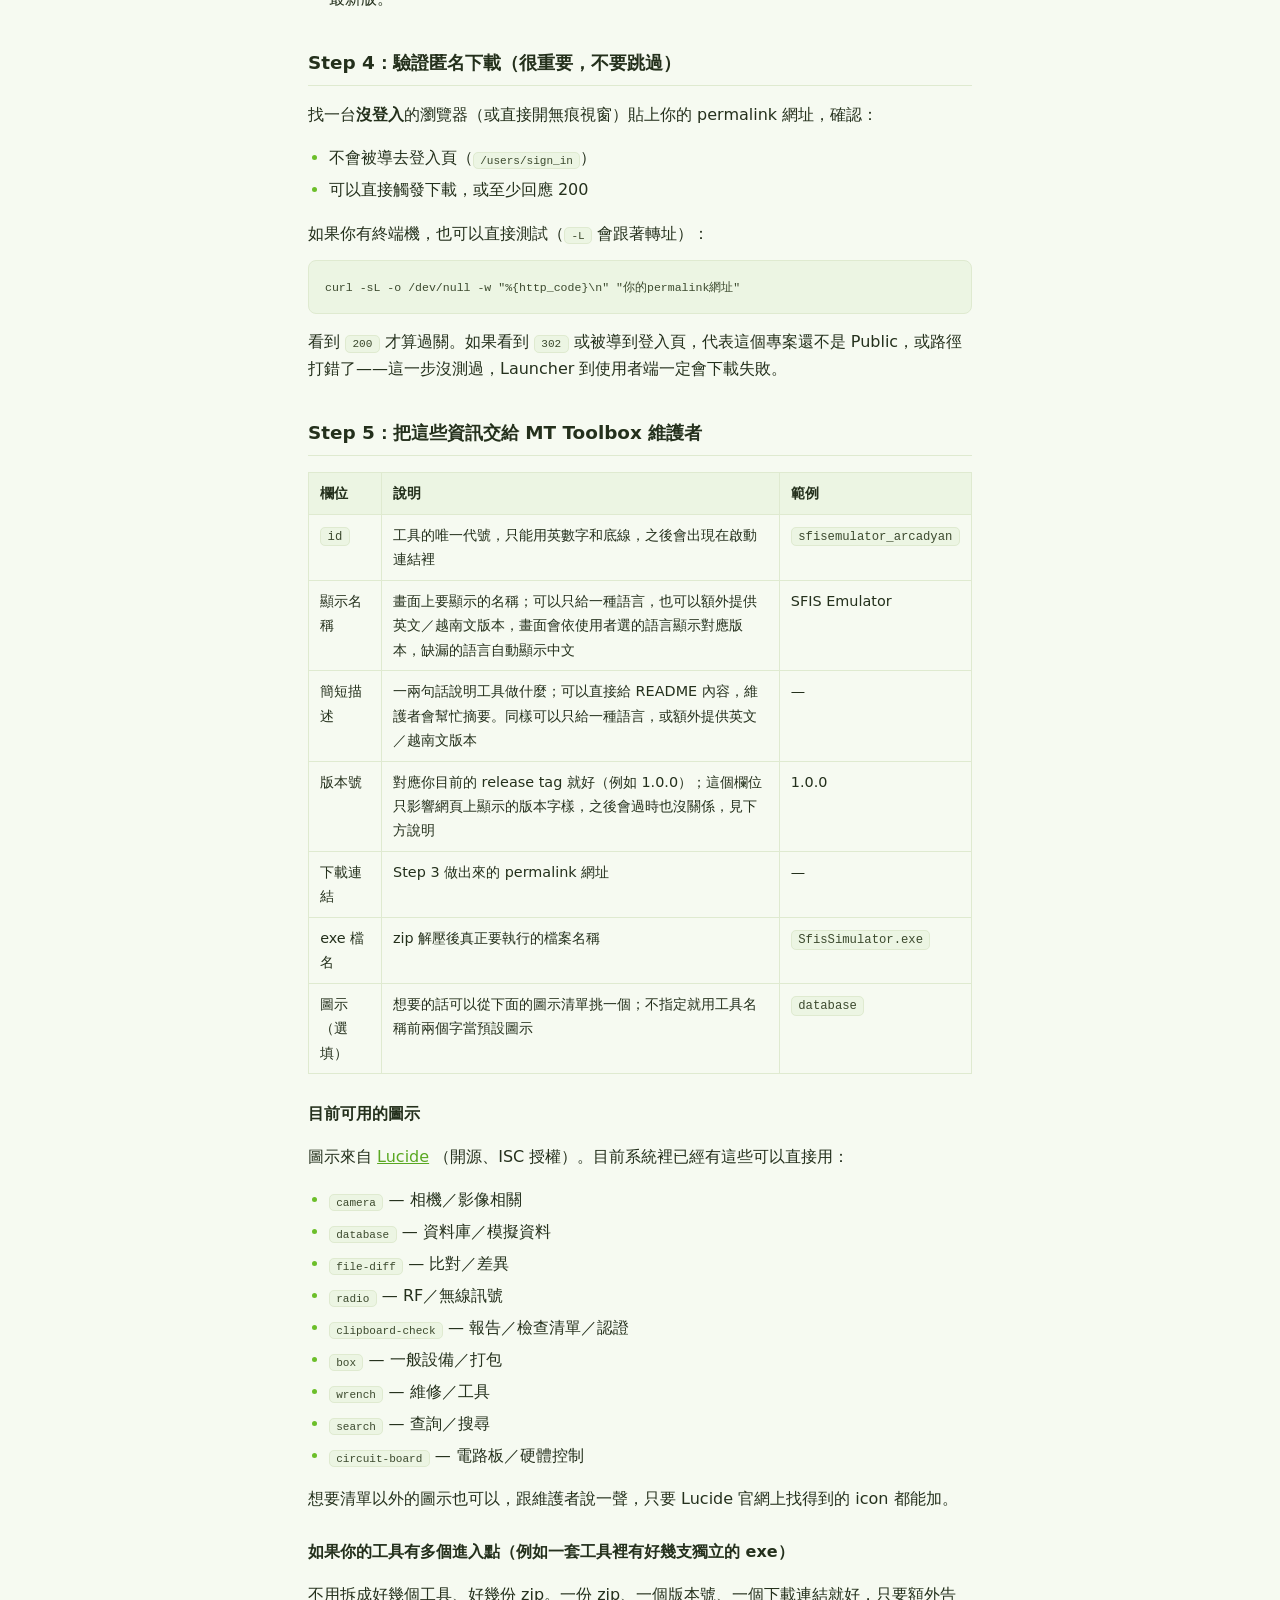
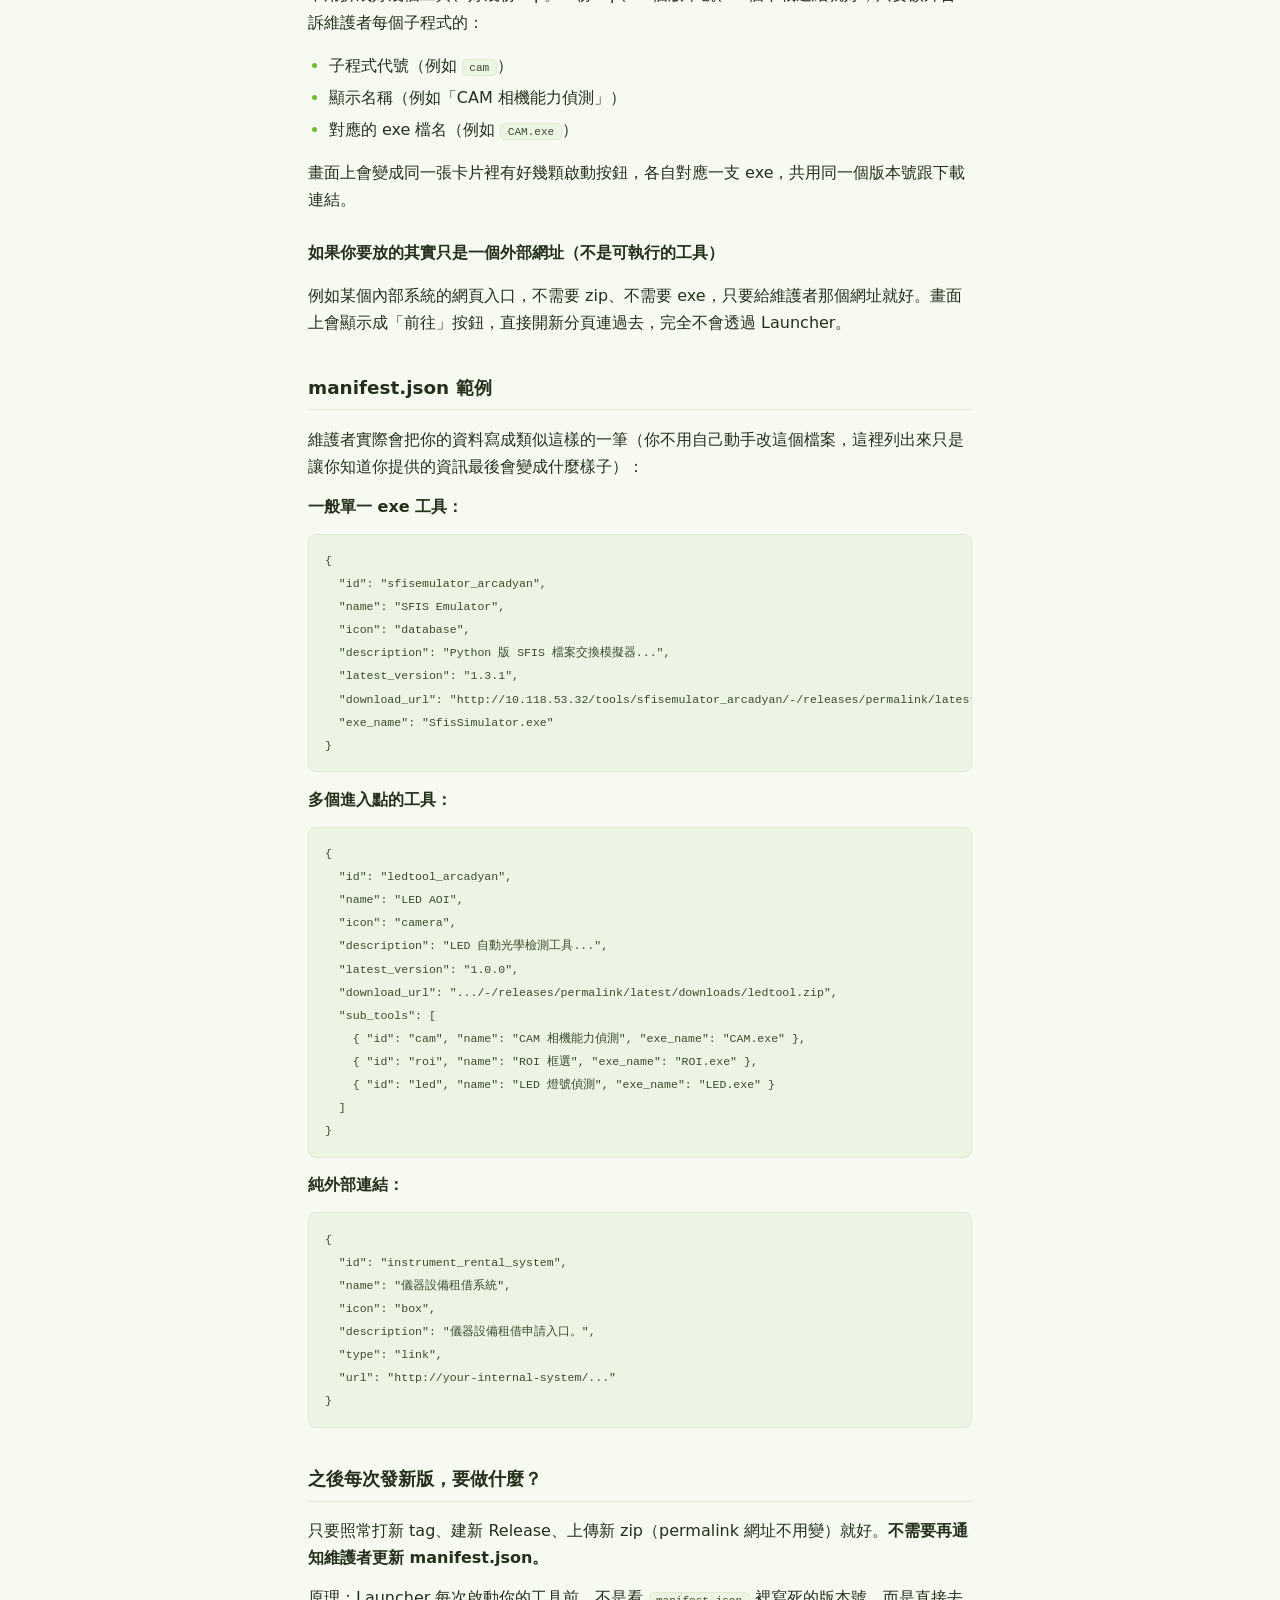
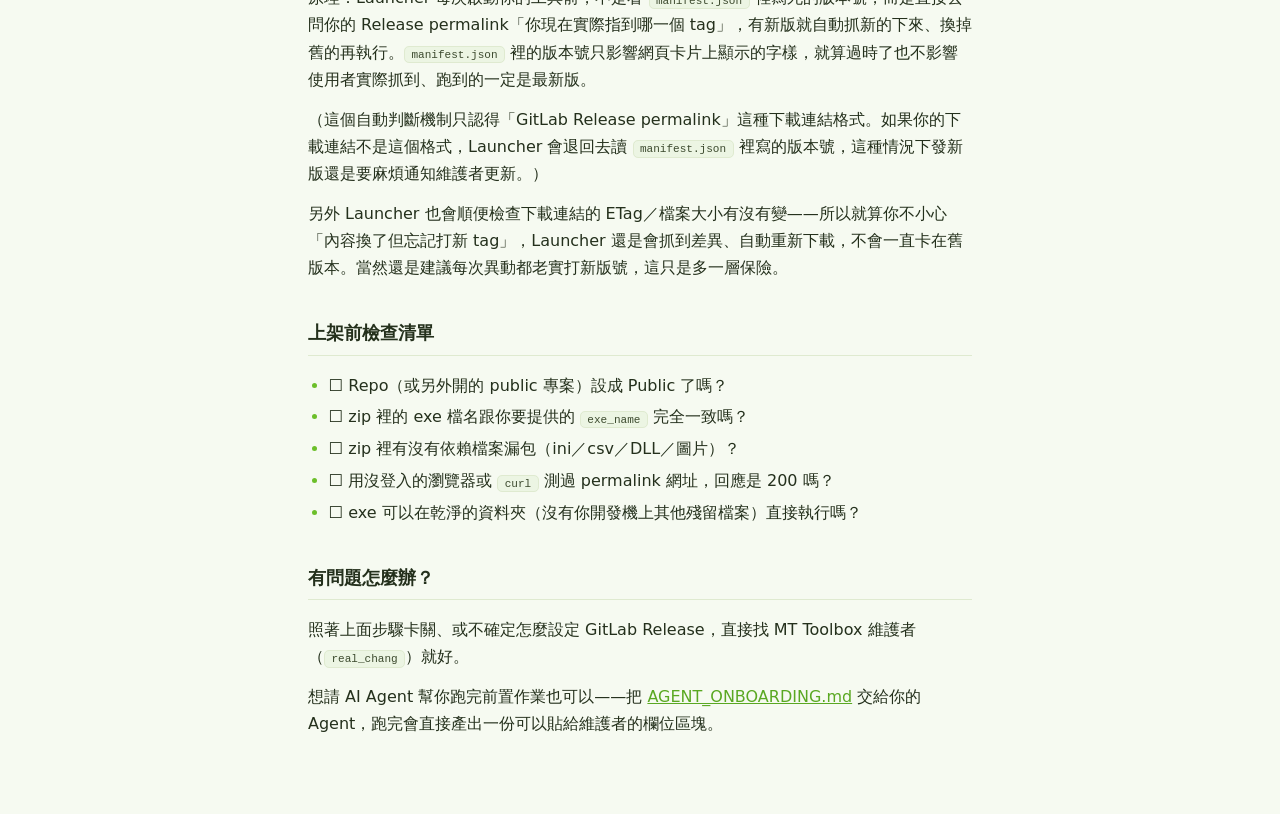
==== commit 64df2857: "Add optional trilingual support for tool name/description manifest.json's "name"/"description" (and " ====
--- a/onboarding.html
+++ b/onboarding.html
@@ -124,6 +124,8 @@
   <li><code>clipboard-check</code> — <span data-i18n="ob.icons.clipboardCheck">報告／檢查清單／認證</span></li>
   <li><code>box</code> — <span data-i18n="ob.icons.box">一般設備／打包</span></li>
   <li><code>wrench</code> — <span data-i18n="ob.icons.wrench">維修／工具</span></li>
+  <li><code>search</code> — <span data-i18n="ob.icons.search">查詢／搜尋</span></li>
+  <li><code>circuit-board</code> — <span data-i18n="ob.icons.circuitBoard">電路板／硬體控制</span></li>
 </ul>
 <p data-i18n="ob.icons.p2">想要清單以外的圖示也可以，跟維護者說一聲，只要 Lucide 官網上找得到的 icon 都能加。</p>
 
